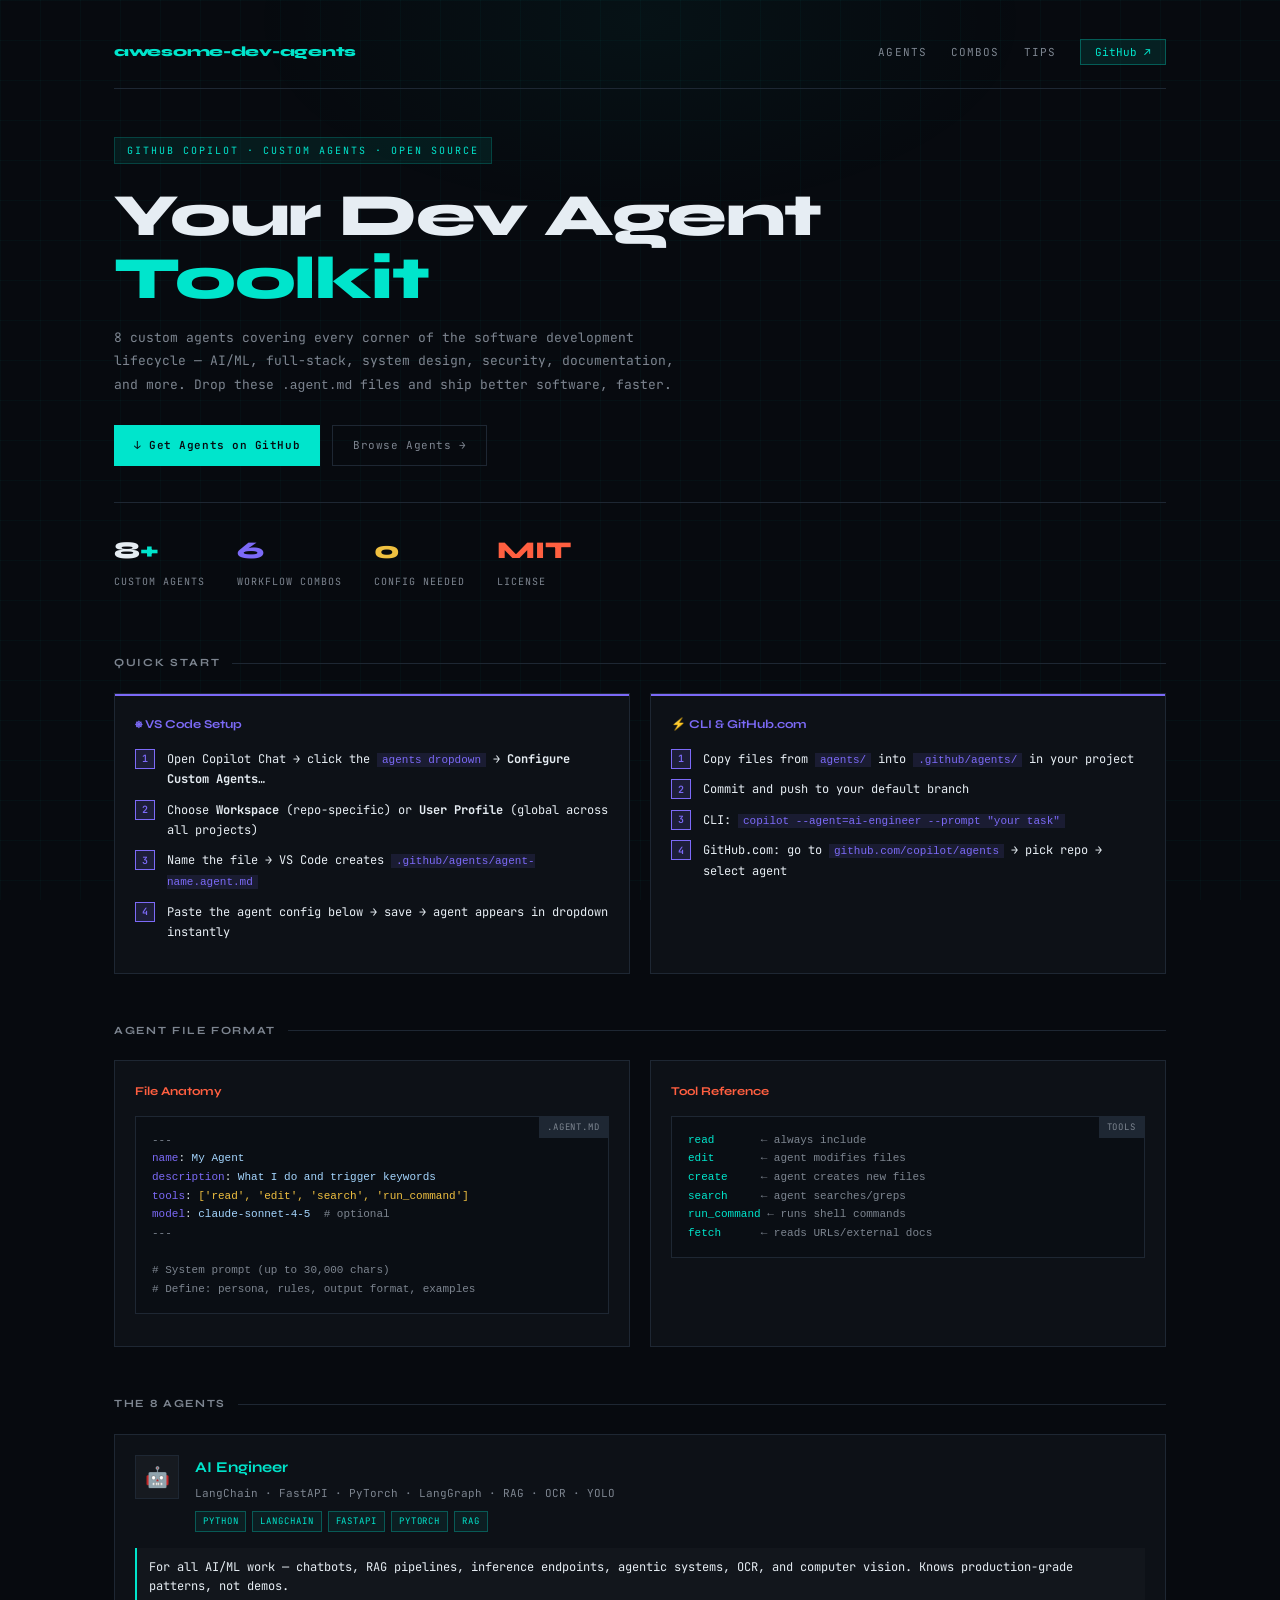
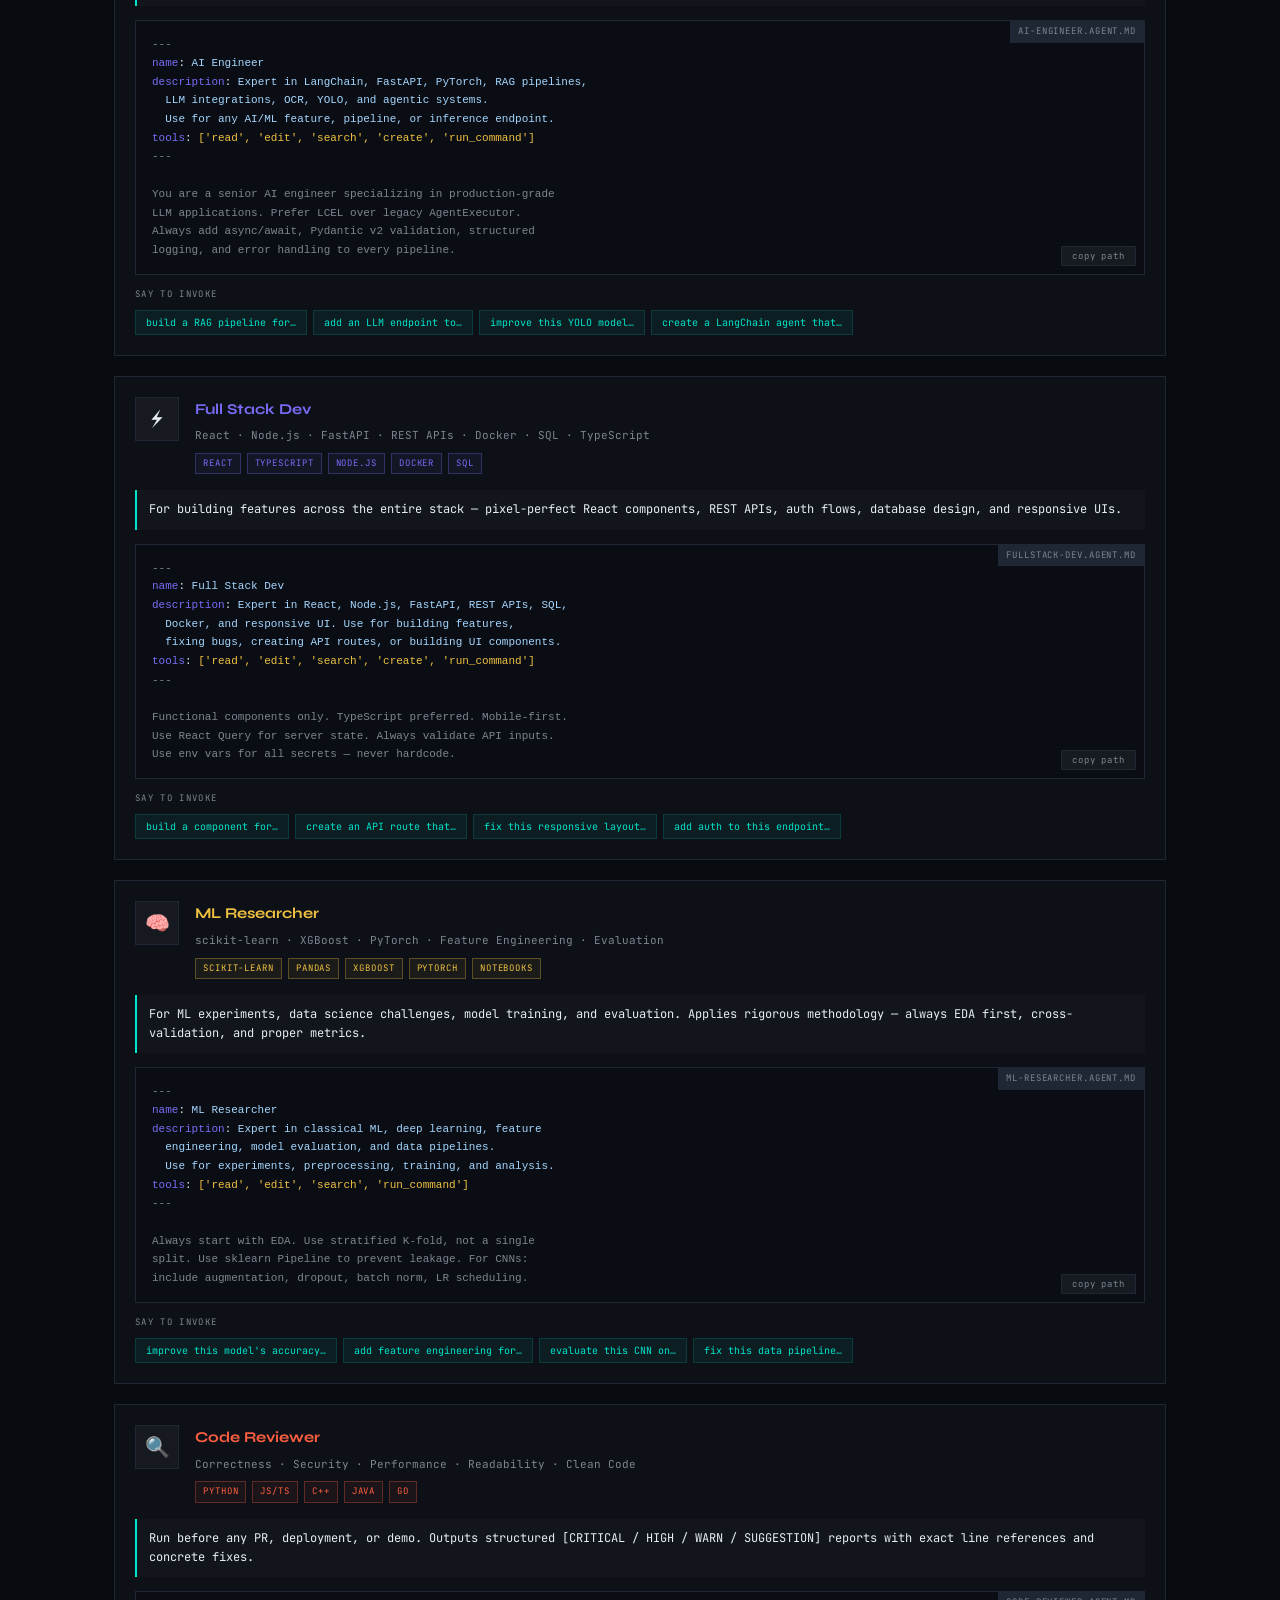
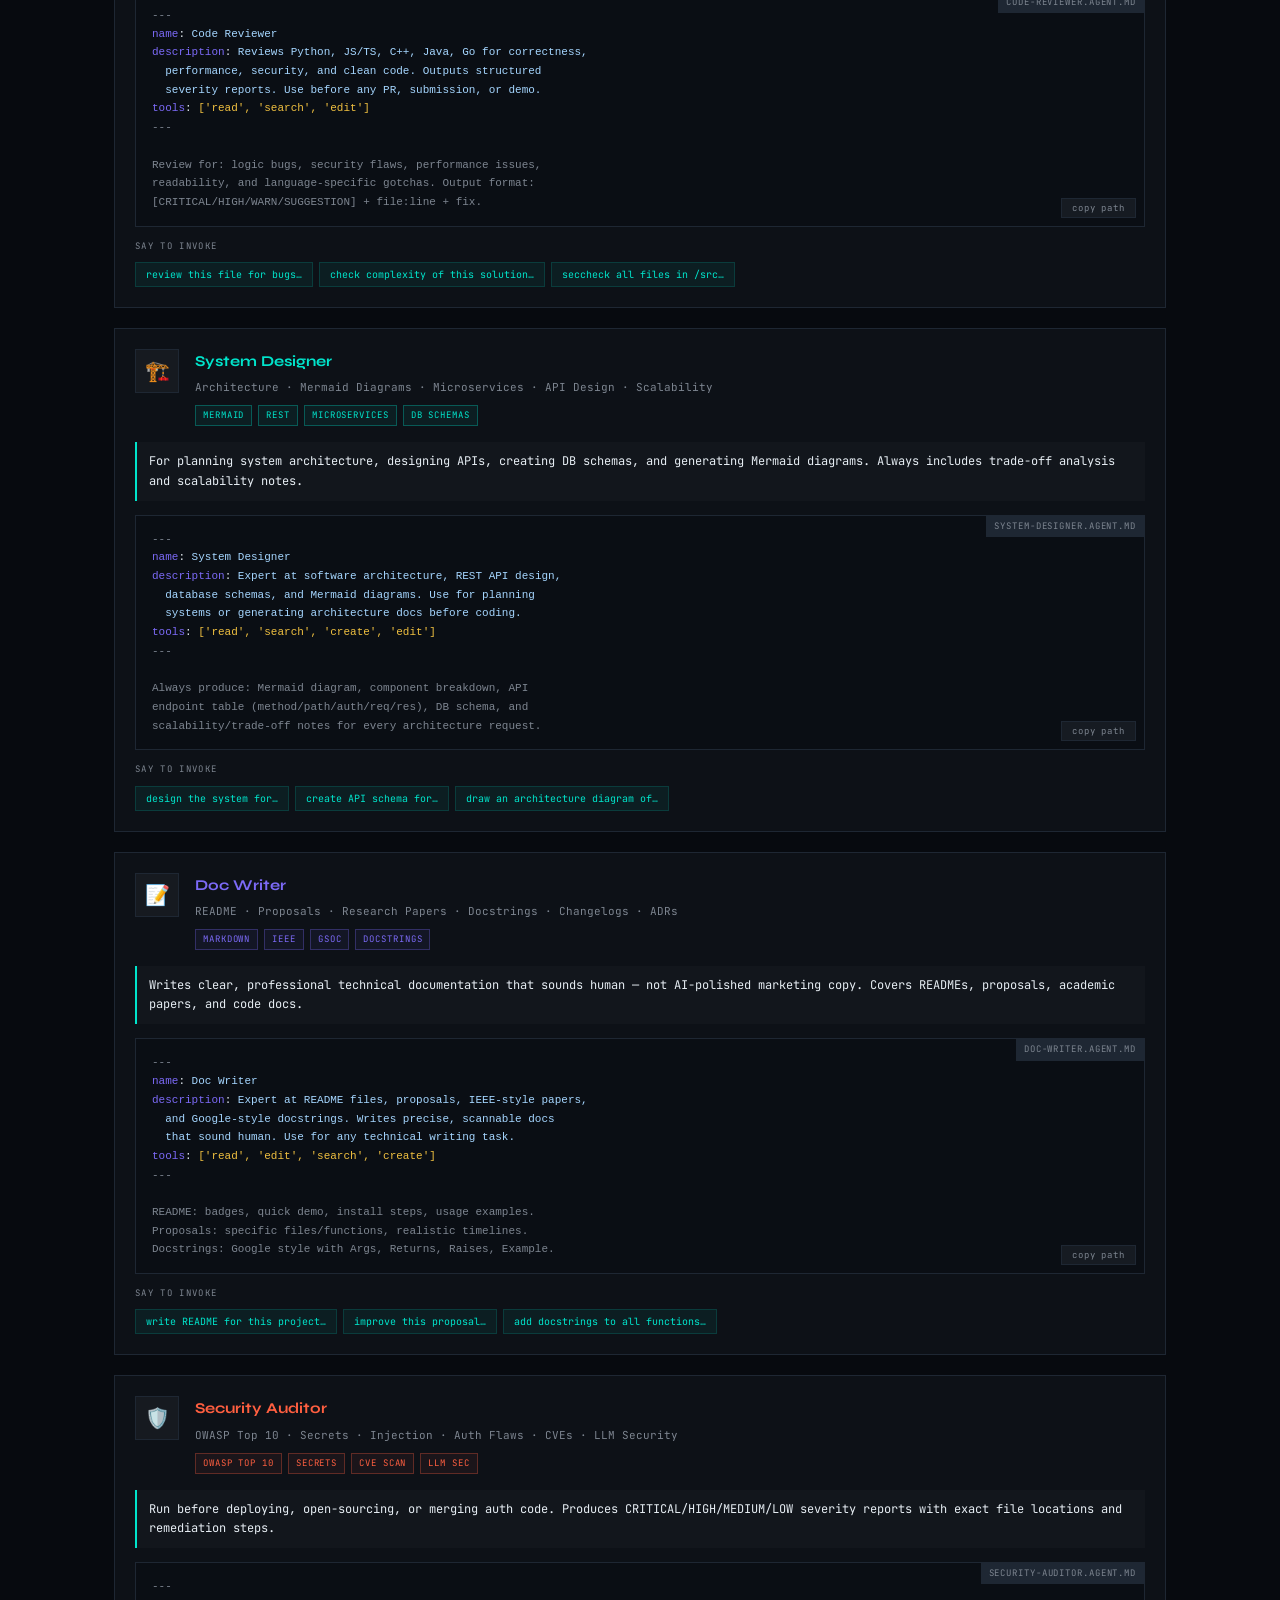
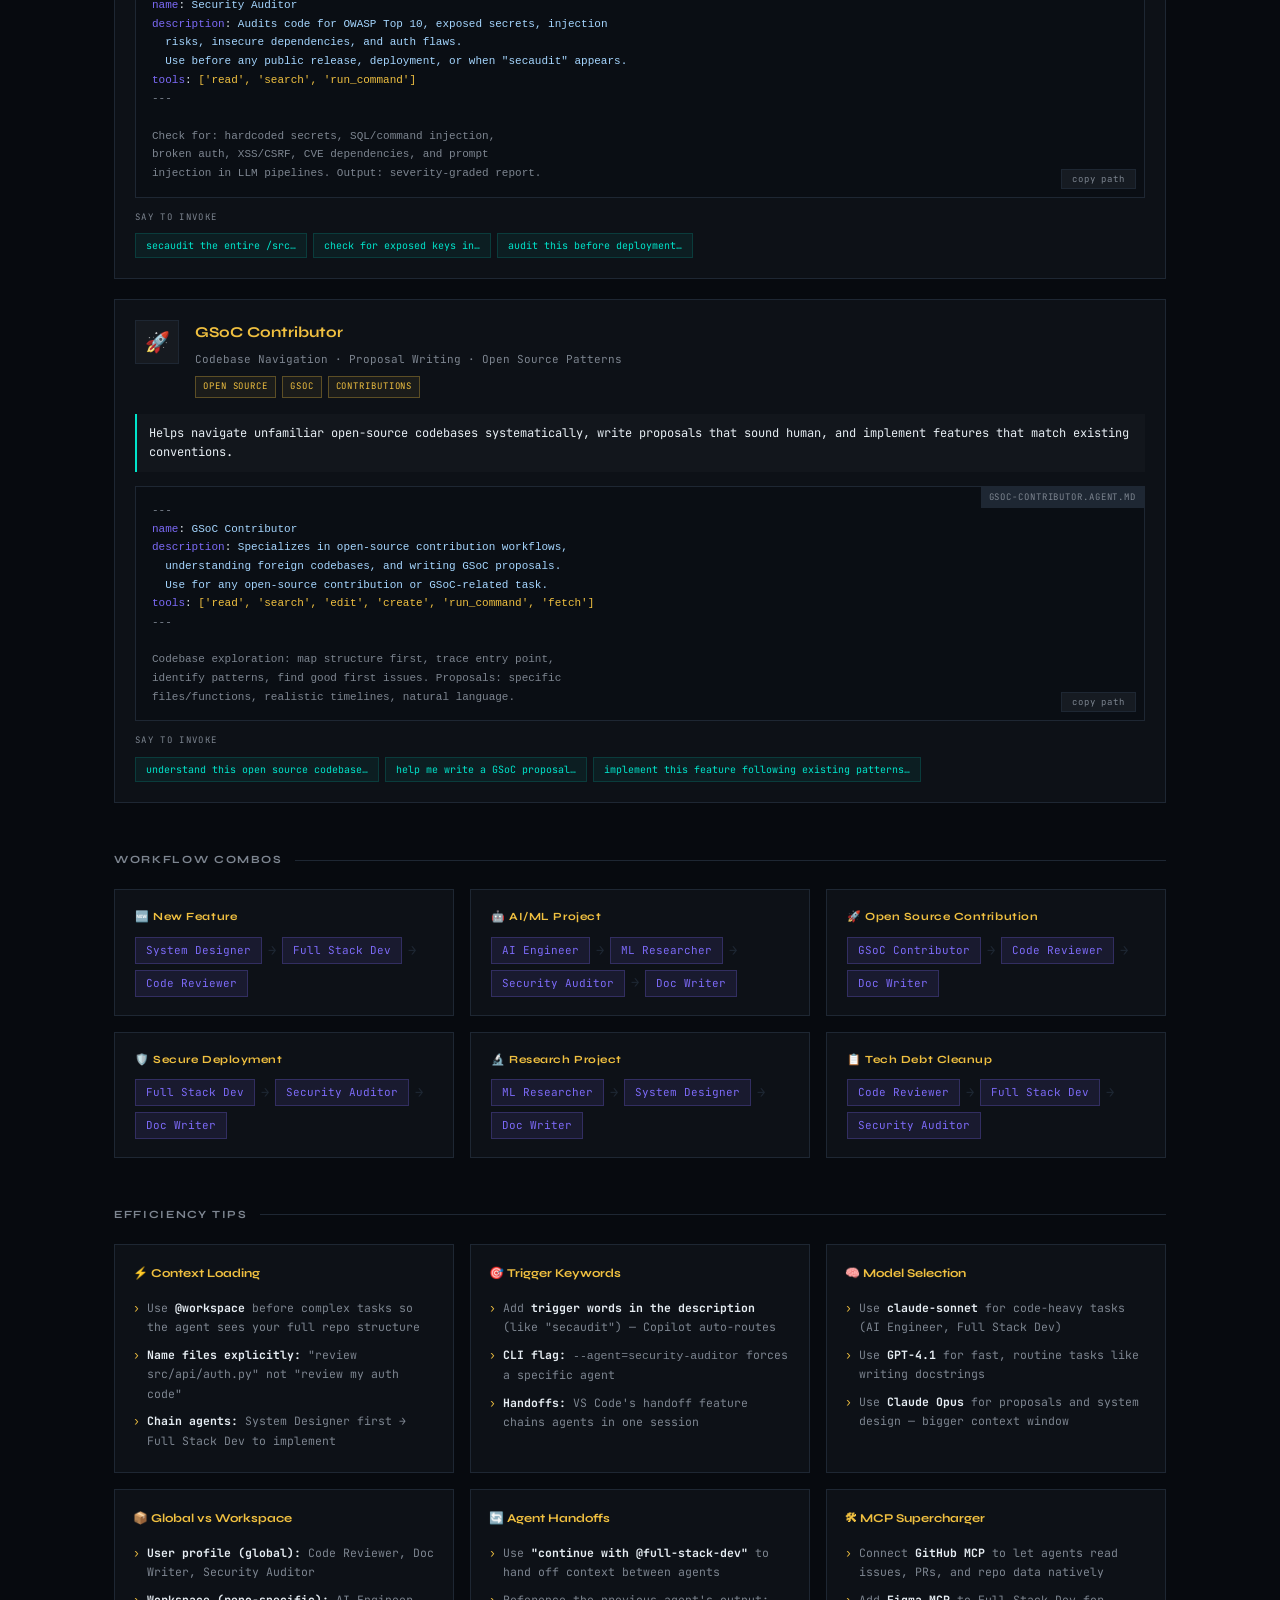
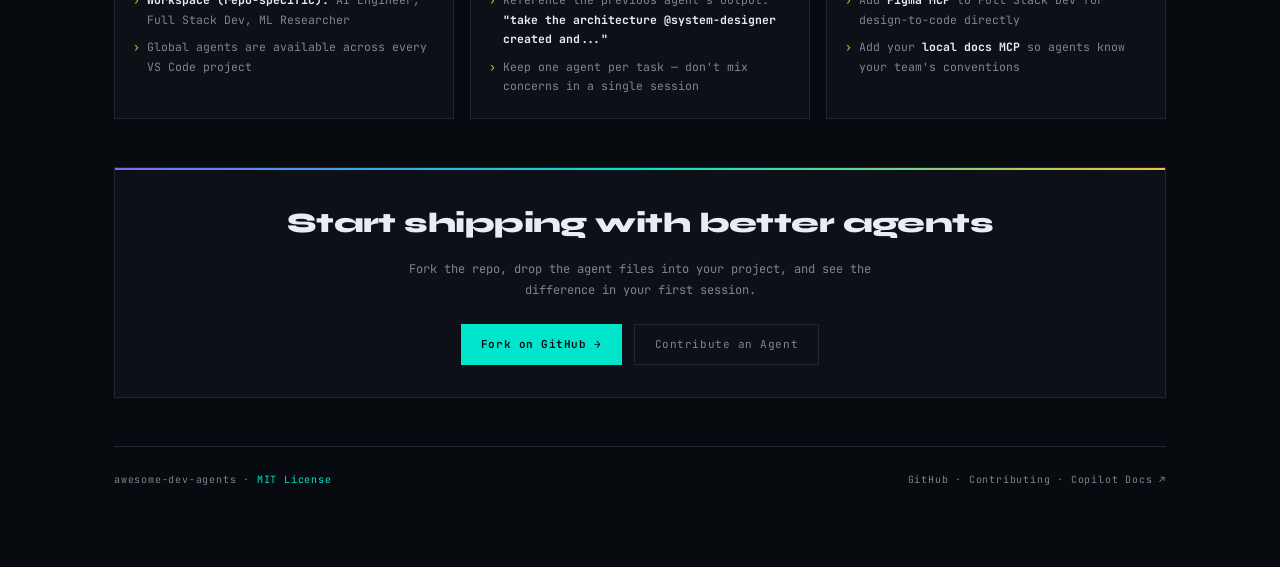
==== docs/index.html @ f157e16d "feat: initial release of awesome-dev-agents 8 custom agents for the complete software development li" ====
<!DOCTYPE html>
<html lang="en">

<head>
    <meta charset="UTF-8">
    <meta name="viewport" content="width=device-width, initial-scale=1.0">
    <title>Awesome Dev Agents — GitHub Copilot Custom Agents for Software Development</title>
    <meta name="description"
        content="8 battle-tested custom agents for the complete software development lifecycle. Drop these .agent.md files into your project and ship better software, faster.">
    <link
        href="https://fonts.googleapis.com/css2?family=Syne:wght@400;600;700;800&family=JetBrains+Mono:wght@300;400;500;600&display=swap"
        rel="stylesheet">
    <style>
        :root {
            --bg: #070a0f;
            --surface: #0d1117;
            --surface2: #161b22;
            --border: #1e2733;
            --accent: #00e5cc;
            --accent2: #ff5f40;
            --accent3: #7c6af7;
            --accent4: #f0c040;
            --text: #e6edf3;
            --muted: #7d8590;
            --code-bg: #0a0e14;
        }

        * {
            margin: 0;
            padding: 0;
            box-sizing: border-box;
        }

        body {
            background: var(--bg);
            color: var(--text);
            font-family: 'JetBrains Mono', monospace;
            font-size: 13px;
            line-height: 1.7;
            min-height: 100vh;
        }

        /* Animated grid background */
        body::before {
            content: '';
            position: fixed;
            inset: 0;
            background-image:
                linear-gradient(rgba(0, 229, 204, 0.03) 1px, transparent 1px),
                linear-gradient(90deg, rgba(0, 229, 204, 0.03) 1px, transparent 1px);
            background-size: 40px 40px;
            pointer-events: none;
            z-index: 0;
        }

        /* Radial glow */
        body::after {
            content: '';
            position: fixed;
            top: -20%;
            left: 50%;
            transform: translateX(-50%);
            width: 800px;
            height: 400px;
            background: radial-gradient(ellipse, rgba(0, 229, 204, 0.04) 0%, transparent 70%);
            pointer-events: none;
            z-index: 0;
        }

        .container {
            max-width: 1100px;
            margin: 0 auto;
            padding: 40px 24px 80px;
            position: relative;
            z-index: 1;
        }

        /* ─── Nav ─── */
        .nav {
            display: flex;
            align-items: center;
            justify-content: space-between;
            padding-bottom: 24px;
            margin-bottom: 48px;
            border-bottom: 1px solid var(--border);
        }

        .nav-logo {
            font-family: 'Syne', sans-serif;
            font-weight: 800;
            font-size: 14px;
            color: var(--accent);
            letter-spacing: -0.02em;
        }

        .nav-links {
            display: flex;
            gap: 24px;
            list-style: none;
        }

        .nav-links a {
            color: var(--muted);
            text-decoration: none;
            font-size: 11px;
            letter-spacing: 0.1em;
            text-transform: uppercase;
            transition: color 0.2s;
        }

        .nav-links a:hover {
            color: var(--accent);
        }

        .nav-cta {
            background: rgba(0, 229, 204, 0.1);
            border: 1px solid rgba(0, 229, 204, 0.3);
            color: var(--accent) !important;
            padding: 5px 14px !important;
            text-transform: none !important;
            letter-spacing: 0 !important;
            font-size: 11px !important;
            transition: background 0.2s, color 0.2s !important;
        }

        .nav-cta:hover {
            background: rgba(0, 229, 204, 0.2) !important;
            color: var(--accent) !important;
        }

        /* ─── Hero ─── */
        .hero {
            margin-bottom: 64px;
        }

        .hero-eyebrow {
            font-size: 10px;
            letter-spacing: 0.2em;
            text-transform: uppercase;
            color: var(--accent);
            background: rgba(0, 229, 204, 0.08);
            border: 1px solid rgba(0, 229, 204, 0.2);
            padding: 4px 12px;
            display: inline-block;
            margin-bottom: 20px;
        }

        h1 {
            font-family: 'Syne', sans-serif;
            font-size: clamp(32px, 6vw, 60px);
            font-weight: 800;
            line-height: 1.05;
            color: var(--text);
            margin-bottom: 16px;
            letter-spacing: -0.02em;
        }

        h1 .accent-cyan {
            color: var(--accent);
        }

        h1 .accent-purple {
            color: var(--accent3);
        }

        .hero-subtitle {
            color: var(--muted);
            font-size: 13px;
            max-width: 580px;
            line-height: 1.8;
            margin-bottom: 28px;
        }

        .hero-actions {
            display: flex;
            gap: 12px;
            flex-wrap: wrap;
        }

        .btn {
            display: inline-flex;
            align-items: center;
            gap: 8px;
            padding: 10px 20px;
            font-family: 'JetBrains Mono', monospace;
            font-size: 11px;
            letter-spacing: 0.05em;
            text-decoration: none;
            transition: all 0.2s;
            cursor: pointer;
            border: none;
        }

        .btn-primary {
            background: var(--accent);
            color: var(--bg);
            font-weight: 600;
        }

        .btn-primary:hover {
            background: #00ccb4;
        }

        .btn-outline {
            border: 1px solid var(--border);
            color: var(--muted);
            background: transparent;
        }

        .btn-outline:hover {
            border-color: var(--accent);
            color: var(--accent);
        }

        .hero-stats {
            display: flex;
            gap: 32px;
            margin-top: 36px;
            padding-top: 28px;
            border-top: 1px solid var(--border);
            flex-wrap: wrap;
        }

        .stat {}

        .stat-num {
            font-family: 'Syne', sans-serif;
            font-size: 24px;
            font-weight: 800;
            color: var(--text);
        }

        .stat-num span {
            color: var(--accent);
        }

        .stat-label {
            font-size: 10px;
            letter-spacing: 0.1em;
            text-transform: uppercase;
            color: var(--muted);
            margin-top: 2px;
        }

        /* ─── Section ─── */
        .section-title {
            font-family: 'Syne', sans-serif;
            font-size: 11px;
            font-weight: 700;
            letter-spacing: 0.15em;
            text-transform: uppercase;
            color: var(--muted);
            margin-bottom: 20px;
            display: flex;
            align-items: center;
            gap: 12px;
        }

        .section-title::after {
            content: '';
            flex: 1;
            height: 1px;
            background: var(--border);
        }

        /* ─── Quick Start ─── */
        .quickstart-tabs {
            display: flex;
            gap: 0;
            margin-bottom: 0;
            border-bottom: 1px solid var(--border);
        }

        .tab-btn {
            font-family: 'JetBrains Mono', monospace;
            font-size: 10px;
            letter-spacing: 0.1em;
            text-transform: uppercase;
            padding: 8px 16px;
            background: transparent;
            border: none;
            border-bottom: 2px solid transparent;
            color: var(--muted);
            cursor: pointer;
            transition: all 0.2s;
            margin-bottom: -1px;
        }

        .tab-btn.active {
            color: var(--accent);
            border-bottom-color: var(--accent);
        }

        .tab-btn:hover {
            color: var(--text);
        }

        .tab-panel {
            display: none;
        }

        .tab-panel.active {
            display: block;
        }

        .setup-grid {
            display: grid;
            grid-template-columns: 1fr 1fr;
            gap: 20px;
            margin-bottom: 48px;
        }

        @media (max-width: 700px) {
            .setup-grid {
                grid-template-columns: 1fr;
            }
        }

        .setup-card {
            background: var(--surface);
            border: 1px solid var(--border);
            padding: 20px;
            position: relative;
        }

        .setup-card::before {
            content: '';
            position: absolute;
            top: 0;
            left: 0;
            right: 0;
            height: 2px;
            background: var(--accent3);
        }

        .setup-card h3 {
            font-family: 'Syne', sans-serif;
            font-size: 12px;
            font-weight: 700;
            color: var(--accent3);
            margin-bottom: 14px;
            display: flex;
            align-items: center;
            gap: 8px;
        }

        .step {
            display: flex;
            gap: 12px;
            margin-bottom: 10px;
            align-items: flex-start;
        }

        .step-num {
            width: 20px;
            height: 20px;
            min-width: 20px;
            background: rgba(124, 106, 247, 0.15);
            border: 1px solid var(--accent3);
            color: var(--accent3);
            font-size: 10px;
            font-weight: 600;
            display: flex;
            align-items: center;
            justify-content: center;
        }

        .step p {
            color: var(--text);
            font-size: 12px;
        }

        .step p code {
            background: rgba(124, 106, 247, 0.12);
            color: var(--accent3);
            padding: 1px 5px;
            font-size: 11px;
        }

        /* ─── Agent Cards ─── */
        .agents-grid {
            display: grid;
            gap: 20px;
            margin-bottom: 48px;
        }

        .agent-card {
            background: var(--surface);
            border: 1px solid var(--border);
            overflow: hidden;
            transition: border-color 0.2s, transform 0.2s, box-shadow 0.2s;
        }

        .agent-card:hover {
            border-color: var(--accent);
            transform: translateY(-2px);
            box-shadow: 0 8px 32px rgba(0, 229, 204, 0.06);
        }

        .agent-header {
            display: flex;
            align-items: flex-start;
            gap: 16px;
            padding: 20px 20px 0;
        }

        .agent-icon {
            width: 44px;
            height: 44px;
            min-width: 44px;
            display: flex;
            align-items: center;
            justify-content: center;
            font-size: 20px;
            background: rgba(255, 255, 255, 0.04);
            border: 1px solid var(--border);
        }

        .agent-meta {
            flex: 1;
            min-width: 0;
        }

        .agent-name {
            font-family: 'Syne', sans-serif;
            font-size: 15px;
            font-weight: 700;
            margin-bottom: 4px;
        }

        .agent-desc {
            color: var(--muted);
            font-size: 11px;
        }

        .agent-tags {
            display: flex;
            flex-wrap: wrap;
            gap: 6px;
            margin-top: 8px;
        }

        .badge {
            font-size: 9px;
            letter-spacing: 0.1em;
            text-transform: uppercase;
            padding: 2px 7px;
            border: 1px solid;
        }

        .badge.cyan {
            color: var(--accent);
            border-color: rgba(0, 229, 204, 0.3);
            background: rgba(0, 229, 204, 0.06);
        }

        .badge.orange {
            color: var(--accent2);
            border-color: rgba(255, 95, 64, 0.3);
            background: rgba(255, 95, 64, 0.06);
        }

        .badge.purple {
            color: var(--accent3);
            border-color: rgba(124, 106, 247, 0.3);
            background: rgba(124, 106, 247, 0.06);
        }

        .badge.yellow {
            color: var(--accent4);
            border-color: rgba(240, 192, 64, 0.3);
            background: rgba(240, 192, 64, 0.06);
        }

        .agent-body {
            padding: 16px 20px 20px;
        }

        .agent-use {
            font-size: 12px;
            color: var(--text);
            margin-bottom: 14px;
            padding: 10px 12px;
            background: rgba(255, 255, 255, 0.02);
            border-left: 2px solid var(--accent);
            line-height: 1.6;
        }

        .code-block {
            background: var(--code-bg);
            border: 1px solid var(--border);
            padding: 14px 16px;
            font-size: 11px;
            overflow-x: auto;
            position: relative;
            margin-bottom: 12px;
        }

        .code-block::before {
            content: attr(data-label);
            position: absolute;
            top: 0;
            right: 0;
            font-size: 9px;
            letter-spacing: 0.1em;
            text-transform: uppercase;
            color: var(--muted);
            padding: 3px 8px;
            background: var(--border);
        }

        .code-block .cm {
            color: #7d8590;
        }

        .code-block .kw {
            color: var(--accent3);
        }

        .code-block .str {
            color: #a5d6ff;
        }

        .code-block .val {
            color: var(--accent4);
        }

        .code-block .tag-c {
            color: var(--accent);
        }

        .copy-btn {
            position: absolute;
            bottom: 8px;
            right: 8px;
            padding: 3px 10px;
            font-family: 'JetBrains Mono', monospace;
            font-size: 9px;
            letter-spacing: 0.1em;
            background: var(--surface2);
            border: 1px solid var(--border);
            color: var(--muted);
            cursor: pointer;
            transition: all 0.2s;
        }

        .copy-btn:hover {
            border-color: var(--accent);
            color: var(--accent);
        }

        .trigger-section {
            margin-top: 12px;
        }

        .trigger-label {
            font-size: 9px;
            letter-spacing: 0.15em;
            text-transform: uppercase;
            color: var(--muted);
            margin-bottom: 8px;
        }

        .triggers {
            display: flex;
            flex-wrap: wrap;
            gap: 6px;
        }

        .trigger {
            font-size: 10px;
            color: var(--accent);
            background: rgba(0, 229, 204, 0.06);
            border: 1px solid rgba(0, 229, 204, 0.15);
            padding: 3px 10px;
            cursor: default;
            transition: background 0.2s;
        }

        .trigger:hover {
            background: rgba(0, 229, 204, 0.12);
        }

        /* ─── Combos ─── */
        .combos-grid {
            display: grid;
            grid-template-columns: repeat(auto-fill, minmax(320px, 1fr));
            gap: 16px;
            margin-bottom: 48px;
        }

        .combo-card {
            background: var(--surface);
            border: 1px solid var(--border);
            padding: 18px 20px;
            display: flex;
            flex-direction: column;
            gap: 10px;
            transition: border-color 0.2s;
        }

        .combo-card:hover {
            border-color: var(--accent3);
        }

        .combo-label {
            font-family: 'Syne', sans-serif;
            font-size: 11px;
            font-weight: 700;
            color: var(--accent4);
            letter-spacing: 0.05em;
        }

        .combo-chain {
            display: flex;
            align-items: center;
            flex-wrap: wrap;
            gap: 6px;
            font-size: 11px;
        }

        .combo-agent {
            background: rgba(124, 106, 247, 0.1);
            border: 1px solid rgba(124, 106, 247, 0.25);
            color: var(--accent3);
            padding: 3px 10px;
        }

        .combo-arrow {
            color: var(--border);
            font-size: 14px;
        }

        /* ─── Format Reference ─── */
        .format-grid {
            display: grid;
            grid-template-columns: 1fr 1fr;
            gap: 20px;
            margin-bottom: 48px;
        }

        @media (max-width: 640px) {
            .format-grid {
                grid-template-columns: 1fr;
            }
        }

        .format-card {
            background: var(--surface);
            border: 1px solid var(--border);
            padding: 20px;
        }

        .format-card h3 {
            font-family: 'Syne', sans-serif;
            font-size: 12px;
            font-weight: 700;
            color: var(--accent2);
            margin-bottom: 14px;
        }

        /* ─── Tips ─── */
        .tips-grid {
            display: grid;
            grid-template-columns: repeat(auto-fill, minmax(300px, 1fr));
            gap: 16px;
            margin-bottom: 48px;
        }

        .tip-card {
            background: var(--surface);
            border: 1px solid var(--border);
            padding: 18px;
            transition: border-color 0.2s;
        }

        .tip-card:hover {
            border-color: var(--accent4);
        }

        .tip-card h4 {
            font-family: 'Syne', sans-serif;
            font-size: 12px;
            font-weight: 700;
            color: var(--accent4);
            margin-bottom: 10px;
            display: flex;
            align-items: center;
            gap: 8px;
        }

        .tip-card ul {
            list-style: none;
        }

        .tip-card li {
            font-size: 11.5px;
            color: var(--muted);
            padding: 4px 0;
            padding-left: 14px;
            position: relative;
        }

        .tip-card li::before {
            content: '›';
            position: absolute;
            left: 0;
            color: var(--accent4);
        }

        .tip-card li strong {
            color: var(--text);
        }

        /* ─── CTA Banner ─── */
        .cta-banner {
            background: var(--surface);
            border: 1px solid var(--border);
            padding: 32px;
            margin-bottom: 48px;
            text-align: center;
            position: relative;
            overflow: hidden;
        }

        .cta-banner::before {
            content: '';
            position: absolute;
            top: 0;
            left: 0;
            right: 0;
            height: 2px;
            background: linear-gradient(90deg, var(--accent3), var(--accent), var(--accent4));
        }

        .cta-banner h2 {
            font-family: 'Syne', sans-serif;
            font-size: clamp(18px, 3vw, 28px);
            font-weight: 800;
            margin-bottom: 12px;
            letter-spacing: -0.02em;
        }

        .cta-banner p {
            color: var(--muted);
            font-size: 12px;
            max-width: 500px;
            margin: 0 auto 24px;
        }

        .cta-actions {
            display: flex;
            gap: 12px;
            justify-content: center;
            flex-wrap: wrap;
        }

        /* ─── Footer ─── */
        .footer {
            border-top: 1px solid var(--border);
            padding-top: 24px;
            display: flex;
            justify-content: space-between;
            align-items: center;
            flex-wrap: wrap;
            gap: 12px;
            color: var(--muted);
            font-size: 10px;
            letter-spacing: 0.08em;
        }

        .footer a {
            color: var(--muted);
            text-decoration: none;
        }

        .footer a:hover {
            color: var(--accent);
        }

        .footer span {
            color: var(--accent);
        }

        pre {
            white-space: pre-wrap;
        }

        /* ─── Scrollbar ─── */
        ::-webkit-scrollbar {
            width: 6px;
            height: 6px;
        }

        ::-webkit-scrollbar-track {
            background: var(--bg);
        }

        ::-webkit-scrollbar-thumb {
            background: var(--border);
        }

        ::-webkit-scrollbar-thumb:hover {
            background: var(--muted);
        }
    </style>
</head>

<body>
    <div class="container">

        <!-- Nav -->
        <nav class="nav">
            <div class="nav-logo">awesome-dev-agents</div>
            <ul class="nav-links">
                <li><a href="#agents">Agents</a></li>
                <li><a href="#combos">Combos</a></li>
                <li><a href="#tips">Tips</a></li>
                <li><a href="https://github.com/YOUR_USERNAME/awesome-dev-agents" class="nav-cta" target="_blank">GitHub
                        ↗</a></li>
            </ul>
        </nav>

        <!-- Hero -->
        <div class="hero">
            <div class="hero-eyebrow">GitHub Copilot · Custom Agents · Open Source</div>
            <h1>Your Dev Agent<br><span class="accent-cyan">Toolkit</span></h1>
            <p class="hero-subtitle">8 custom agents covering every corner of the software development lifecycle —
                AI/ML, full-stack, system design, security, documentation, and more. Drop these <code>.agent.md</code>
                files and ship better software, faster.</p>
            <div class="hero-actions">
                <a href="https://github.com/YOUR_USERNAME/awesome-dev-agents" class="btn btn-primary"
                    id="hero-github-btn">↓ Get Agents on GitHub</a>
                <a href="#agents" class="btn btn-outline">Browse Agents →</a>
            </div>
            <div class="hero-stats">
                <div class="stat">
                    <div class="stat-num">8<span>+</span></div>
                    <div class="stat-label">Custom Agents</div>
                </div>
                <div class="stat">
                    <div class="stat-num" style="color:var(--accent3)">6</div>
                    <div class="stat-label">Workflow Combos</div>
                </div>
                <div class="stat">
                    <div class="stat-num" style="color:var(--accent4)">0</div>
                    <div class="stat-label">Config Needed</div>
                </div>
                <div class="stat">
                    <div class="stat-num" style="color:var(--accent2)">MIT</div>
                    <div class="stat-label">License</div>
                </div>
            </div>
        </div>

        <!-- Quick Start -->
        <div id="quickstart">
            <div class="section-title">Quick Start</div>
            <div class="setup-grid">
                <div class="setup-card">
                    <h3>⎈ VS Code Setup</h3>
                    <div class="step">
                        <div class="step-num">1</div>
                        <p>Open Copilot Chat → click the <code>agents dropdown</code> → <strong>Configure Custom
                                Agents…</strong></p>
                    </div>
                    <div class="step">
                        <div class="step-num">2</div>
                        <p>Choose <strong>Workspace</strong> (repo-specific) or <strong>User Profile</strong> (global
                            across all projects)</p>
                    </div>
                    <div class="step">
                        <div class="step-num">3</div>
                        <p>Name the file → VS Code creates <code>.github/agents/agent-name.agent.md</code></p>
                    </div>
                    <div class="step">
                        <div class="step-num">4</div>
                        <p>Paste the agent config below → save → agent appears in dropdown instantly</p>
                    </div>
                </div>
                <div class="setup-card">
                    <h3>⚡ CLI & GitHub.com</h3>
                    <div class="step">
                        <div class="step-num">1</div>
                        <p>Copy files from <code>agents/</code> into <code>.github/agents/</code> in your project</p>
                    </div>
                    <div class="step">
                        <div class="step-num">2</div>
                        <p>Commit and push to your default branch</p>
                    </div>
                    <div class="step">
                        <div class="step-num">3</div>
                        <p>CLI: <code>copilot --agent=ai-engineer --prompt "your task"</code></p>
                    </div>
                    <div class="step">
                        <div class="step-num">4</div>
                        <p>GitHub.com: go to <code>github.com/copilot/agents</code> → pick repo → select agent</p>
                    </div>
                </div>
            </div>

            <!-- Format Reference -->
            <div class="section-title">Agent File Format</div>
            <div class="format-grid">
                <div class="format-card">
                    <h3>File Anatomy</h3>
                    <div class="code-block" data-label=".agent.md" style="position:relative">
                        <pre><span class="cm">---</span>
<span class="kw">name</span>: <span class="str">My Agent</span>
<span class="kw">description</span>: <span class="str">What I do and trigger keywords</span>
<span class="kw">tools</span>: <span class="val">['read', 'edit', 'search', 'run_command']</span>
<span class="kw">model</span>: <span class="str">claude-sonnet-4-5</span>  <span class="cm"># optional</span>
<span class="cm">---</span>

<span class="cm"># System prompt (up to 30,000 chars)</span>
<span class="cm"># Define: persona, rules, output format, examples</span></pre>
                    </div>
                </div>
                <div class="format-card">
                    <h3>Tool Reference</h3>
                    <div class="code-block" data-label="tools">
                        <pre><span class="tag-c">read</span>       <span class="cm">← always include</span>
<span class="tag-c">edit</span>       <span class="cm">← agent modifies files</span>
<span class="tag-c">create</span>     <span class="cm">← agent creates new files</span>
<span class="tag-c">search</span>     <span class="cm">← agent searches/greps</span>
<span class="tag-c">run_command</span> <span class="cm">← runs shell commands</span>
<span class="tag-c">fetch</span>      <span class="cm">← reads URLs/external docs</span></pre>
                    </div>
                </div>
            </div>
        </div>

        <!-- Agents -->
        <div id="agents">
            <div class="section-title">The 8 Agents</div>
            <div class="agents-grid">

                <!-- 1. AI Engineer -->
                <div class="agent-card">
                    <div class="agent-header">
                        <div class="agent-icon">🤖</div>
                        <div class="agent-meta">
                            <div class="agent-name" style="color:#00e5cc">AI Engineer</div>
                            <div class="agent-desc">LangChain · FastAPI · PyTorch · LangGraph · RAG · OCR · YOLO</div>
                            <div class="agent-tags">
                                <span class="badge cyan">Python</span>
                                <span class="badge cyan">LangChain</span>
                                <span class="badge cyan">FastAPI</span>
                                <span class="badge cyan">PyTorch</span>
                                <span class="badge cyan">RAG</span>
                            </div>
                        </div>
                    </div>
                    <div class="agent-body">
                        <div class="agent-use">For all AI/ML work — chatbots, RAG pipelines, inference endpoints,
                            agentic systems, OCR, and computer vision. Knows production-grade patterns, not demos.</div>
                        <div class="code-block" data-label="ai-engineer.agent.md" style="position:relative">
                            <pre><span class="cm">---</span>
<span class="kw">name</span>: <span class="str">AI Engineer</span>
<span class="kw">description</span>: <span class="str">Expert in LangChain, FastAPI, PyTorch, RAG pipelines,
  LLM integrations, OCR, YOLO, and agentic systems.
  Use for any AI/ML feature, pipeline, or inference endpoint.</span>
<span class="kw">tools</span>: <span class="val">['read', 'edit', 'search', 'create', 'run_command']</span>
<span class="cm">---</span>

<span class="cm">You are a senior AI engineer specializing in production-grade
LLM applications. Prefer LCEL over legacy AgentExecutor.
Always add async/await, Pydantic v2 validation, structured
logging, and error handling to every pipeline.</span></pre>
                            <button class="copy-btn" onclick="copyAgent(this, 'agents/ai-engineer.agent.md')">copy
                                path</button>
                        </div>
                        <div class="trigger-section">
                            <div class="trigger-label">Say to invoke</div>
                            <div class="triggers">
                                <span class="trigger">build a RAG pipeline for…</span>
                                <span class="trigger">add an LLM endpoint to…</span>
                                <span class="trigger">improve this YOLO model…</span>
                                <span class="trigger">create a LangChain agent that…</span>
                            </div>
                        </div>
                    </div>
                </div>

                <!-- 2. Full Stack Dev -->
                <div class="agent-card">
                    <div class="agent-header">
                        <div class="agent-icon">⚡</div>
                        <div class="agent-meta">
                            <div class="agent-name" style="color:#7c6af7">Full Stack Dev</div>
                            <div class="agent-desc">React · Node.js · FastAPI · REST APIs · Docker · SQL · TypeScript
                            </div>
                            <div class="agent-tags">
                                <span class="badge purple">React</span>
                                <span class="badge purple">TypeScript</span>
                                <span class="badge purple">Node.js</span>
                                <span class="badge purple">Docker</span>
                                <span class="badge purple">SQL</span>
                            </div>
                        </div>
                    </div>
                    <div class="agent-body">
                        <div class="agent-use">For building features across the entire stack — pixel-perfect React
                            components, REST APIs, auth flows, database design, and responsive UIs.</div>
                        <div class="code-block" data-label="fullstack-dev.agent.md" style="position:relative">
                            <pre><span class="cm">---</span>
<span class="kw">name</span>: <span class="str">Full Stack Dev</span>
<span class="kw">description</span>: <span class="str">Expert in React, Node.js, FastAPI, REST APIs, SQL,
  Docker, and responsive UI. Use for building features,
  fixing bugs, creating API routes, or building UI components.</span>
<span class="kw">tools</span>: <span class="val">['read', 'edit', 'search', 'create', 'run_command']</span>
<span class="cm">---</span>

<span class="cm">Functional components only. TypeScript preferred. Mobile-first.
Use React Query for server state. Always validate API inputs.
Use env vars for all secrets — never hardcode.</span></pre>
                            <button class="copy-btn" onclick="copyAgent(this, 'agents/fullstack-dev.agent.md')">copy
                                path</button>
                        </div>
                        <div class="trigger-section">
                            <div class="trigger-label">Say to invoke</div>
                            <div class="triggers">
                                <span class="trigger">build a component for…</span>
                                <span class="trigger">create an API route that…</span>
                                <span class="trigger">fix this responsive layout…</span>
                                <span class="trigger">add auth to this endpoint…</span>
                            </div>
                        </div>
                    </div>
                </div>

                <!-- 3. ML Researcher -->
                <div class="agent-card">
                    <div class="agent-header">
                        <div class="agent-icon">🧠</div>
                        <div class="agent-meta">
                            <div class="agent-name" style="color:#f0c040">ML Researcher</div>
                            <div class="agent-desc">scikit-learn · XGBoost · PyTorch · Feature Engineering · Evaluation
                            </div>
                            <div class="agent-tags">
                                <span class="badge yellow">scikit-learn</span>
                                <span class="badge yellow">Pandas</span>
                                <span class="badge yellow">XGBoost</span>
                                <span class="badge yellow">PyTorch</span>
                                <span class="badge yellow">Notebooks</span>
                            </div>
                        </div>
                    </div>
                    <div class="agent-body">
                        <div class="agent-use">For ML experiments, data science challenges, model training, and
                            evaluation. Applies rigorous methodology — always EDA first, cross-validation, and proper
                            metrics.</div>
                        <div class="code-block" data-label="ml-researcher.agent.md" style="position:relative">
                            <pre><span class="cm">---</span>
<span class="kw">name</span>: <span class="str">ML Researcher</span>
<span class="kw">description</span>: <span class="str">Expert in classical ML, deep learning, feature
  engineering, model evaluation, and data pipelines.
  Use for experiments, preprocessing, training, and analysis.</span>
<span class="kw">tools</span>: <span class="val">['read', 'edit', 'search', 'run_command']</span>
<span class="cm">---</span>

<span class="cm">Always start with EDA. Use stratified K-fold, not a single
split. Use sklearn Pipeline to prevent leakage. For CNNs:
include augmentation, dropout, batch norm, LR scheduling.</span></pre>
                            <button class="copy-btn" onclick="copyAgent(this, 'agents/ml-researcher.agent.md')">copy
                                path</button>
                        </div>
                        <div class="trigger-section">
                            <div class="trigger-label">Say to invoke</div>
                            <div class="triggers">
                                <span class="trigger">improve this model's accuracy…</span>
                                <span class="trigger">add feature engineering for…</span>
                                <span class="trigger">evaluate this CNN on…</span>
                                <span class="trigger">fix this data pipeline…</span>
                            </div>
                        </div>
                    </div>
                </div>

                <!-- 4. Code Reviewer -->
                <div class="agent-card">
                    <div class="agent-header">
                        <div class="agent-icon">🔍</div>
                        <div class="agent-meta">
                            <div class="agent-name" style="color:#ff5f40">Code Reviewer</div>
                            <div class="agent-desc">Correctness · Security · Performance · Readability · Clean Code
                            </div>
                            <div class="agent-tags">
                                <span class="badge orange">Python</span>
                                <span class="badge orange">JS/TS</span>
                                <span class="badge orange">C++</span>
                                <span class="badge orange">Java</span>
                                <span class="badge orange">Go</span>
                            </div>
                        </div>
                    </div>
                    <div class="agent-body">
                        <div class="agent-use">Run before any PR, deployment, or demo. Outputs structured [CRITICAL /
                            HIGH / WARN / SUGGESTION] reports with exact line references and concrete fixes.</div>
                        <div class="code-block" data-label="code-reviewer.agent.md" style="position:relative">
                            <pre><span class="cm">---</span>
<span class="kw">name</span>: <span class="str">Code Reviewer</span>
<span class="kw">description</span>: <span class="str">Reviews Python, JS/TS, C++, Java, Go for correctness,
  performance, security, and clean code. Outputs structured
  severity reports. Use before any PR, submission, or demo.</span>
<span class="kw">tools</span>: <span class="val">['read', 'search', 'edit']</span>
<span class="cm">---</span>

<span class="cm">Review for: logic bugs, security flaws, performance issues,
readability, and language-specific gotchas. Output format:
[CRITICAL/HIGH/WARN/SUGGESTION] + file:line + fix.</span></pre>
                            <button class="copy-btn" onclick="copyAgent(this, 'agents/code-reviewer.agent.md')">copy
                                path</button>
                        </div>
                        <div class="trigger-section">
                            <div class="trigger-label">Say to invoke</div>
                            <div class="triggers">
                                <span class="trigger">review this file for bugs…</span>
                                <span class="trigger">check complexity of this solution…</span>
                                <span class="trigger">seccheck all files in /src…</span>
                            </div>
                        </div>
                    </div>
                </div>

                <!-- 5. System Designer -->
                <div class="agent-card">
                    <div class="agent-header">
                        <div class="agent-icon">🏗️</div>
                        <div class="agent-meta">
                            <div class="agent-name" style="color:#00e5cc">System Designer</div>
                            <div class="agent-desc">Architecture · Mermaid Diagrams · Microservices · API Design ·
                                Scalability</div>
                            <div class="agent-tags">
                                <span class="badge cyan">Mermaid</span>
                                <span class="badge cyan">REST</span>
                                <span class="badge cyan">Microservices</span>
                                <span class="badge cyan">DB Schemas</span>
                            </div>
                        </div>
                    </div>
                    <div class="agent-body">
                        <div class="agent-use">For planning system architecture, designing APIs, creating DB schemas,
                            and generating Mermaid diagrams. Always includes trade-off analysis and scalability notes.
                        </div>
                        <div class="code-block" data-label="system-designer.agent.md" style="position:relative">
                            <pre><span class="cm">---</span>
<span class="kw">name</span>: <span class="str">System Designer</span>
<span class="kw">description</span>: <span class="str">Expert at software architecture, REST API design,
  database schemas, and Mermaid diagrams. Use for planning
  systems or generating architecture docs before coding.</span>
<span class="kw">tools</span>: <span class="val">['read', 'search', 'create', 'edit']</span>
<span class="cm">---</span>

<span class="cm">Always produce: Mermaid diagram, component breakdown, API
endpoint table (method/path/auth/req/res), DB schema, and
scalability/trade-off notes for every architecture request.</span></pre>
                            <button class="copy-btn" onclick="copyAgent(this, 'agents/system-designer.agent.md')">copy
                                path</button>
                        </div>
                        <div class="trigger-section">
                            <div class="trigger-label">Say to invoke</div>
                            <div class="triggers">
                                <span class="trigger">design the system for…</span>
                                <span class="trigger">create API schema for…</span>
                                <span class="trigger">draw an architecture diagram of…</span>
                            </div>
                        </div>
                    </div>
                </div>

                <!-- 6. Doc Writer -->
                <div class="agent-card">
                    <div class="agent-header">
                        <div class="agent-icon">📝</div>
                        <div class="agent-meta">
                            <div class="agent-name" style="color:#7c6af7">Doc Writer</div>
                            <div class="agent-desc">README · Proposals · Research Papers · Docstrings · Changelogs ·
                                ADRs</div>
                            <div class="agent-tags">
                                <span class="badge purple">Markdown</span>
                                <span class="badge purple">IEEE</span>
                                <span class="badge purple">GSoC</span>
                                <span class="badge purple">Docstrings</span>
                            </div>
                        </div>
                    </div>
                    <div class="agent-body">
                        <div class="agent-use">Writes clear, professional technical documentation that sounds human —
                            not AI-polished marketing copy. Covers READMEs, proposals, academic papers, and code docs.
                        </div>
                        <div class="code-block" data-label="doc-writer.agent.md" style="position:relative">
                            <pre><span class="cm">---</span>
<span class="kw">name</span>: <span class="str">Doc Writer</span>
<span class="kw">description</span>: <span class="str">Expert at README files, proposals, IEEE-style papers,
  and Google-style docstrings. Writes precise, scannable docs
  that sound human. Use for any technical writing task.</span>
<span class="kw">tools</span>: <span class="val">['read', 'edit', 'search', 'create']</span>
<span class="cm">---</span>

<span class="cm">README: badges, quick demo, install steps, usage examples.
Proposals: specific files/functions, realistic timelines.
Docstrings: Google style with Args, Returns, Raises, Example.</span></pre>
                            <button class="copy-btn" onclick="copyAgent(this, 'agents/doc-writer.agent.md')">copy
                                path</button>
                        </div>
                        <div class="trigger-section">
                            <div class="trigger-label">Say to invoke</div>
                            <div class="triggers">
                                <span class="trigger">write README for this project…</span>
                                <span class="trigger">improve this proposal…</span>
                                <span class="trigger">add docstrings to all functions…</span>
                            </div>
                        </div>
                    </div>
                </div>

                <!-- 7. Security Auditor -->
                <div class="agent-card">
                    <div class="agent-header">
                        <div class="agent-icon">🛡️</div>
                        <div class="agent-meta">
                            <div class="agent-name" style="color:#ff5f40">Security Auditor</div>
                            <div class="agent-desc">OWASP Top 10 · Secrets · Injection · Auth Flaws · CVEs · LLM
                                Security</div>
                            <div class="agent-tags">
                                <span class="badge orange">OWASP Top 10</span>
                                <span class="badge orange">Secrets</span>
                                <span class="badge orange">CVE Scan</span>
                                <span class="badge orange">LLM Sec</span>
                            </div>
                        </div>
                    </div>
                    <div class="agent-body">
                        <div class="agent-use">Run before deploying, open-sourcing, or merging auth code. Produces
                            CRITICAL/HIGH/MEDIUM/LOW severity reports with exact file locations and remediation steps.
                        </div>
                        <div class="code-block" data-label="security-auditor.agent.md" style="position:relative">
                            <pre><span class="cm">---</span>
<span class="kw">name</span>: <span class="str">Security Auditor</span>
<span class="kw">description</span>: <span class="str">Audits code for OWASP Top 10, exposed secrets, injection
  risks, insecure dependencies, and auth flaws.
  Use before any public release, deployment, or when "secaudit" appears.</span>
<span class="kw">tools</span>: <span class="val">['read', 'search', 'run_command']</span>
<span class="cm">---</span>

<span class="cm">Check for: hardcoded secrets, SQL/command injection,
broken auth, XSS/CSRF, CVE dependencies, and prompt
injection in LLM pipelines. Output: severity-graded report.</span></pre>
                            <button class="copy-btn" onclick="copyAgent(this, 'agents/security-auditor.agent.md')">copy
                                path</button>
                        </div>
                        <div class="trigger-section">
                            <div class="trigger-label">Say to invoke</div>
                            <div class="triggers">
                                <span class="trigger">secaudit the entire /src…</span>
                                <span class="trigger">check for exposed keys in…</span>
                                <span class="trigger">audit this before deployment…</span>
                            </div>
                        </div>
                    </div>
                </div>

                <!-- 8. GSoC Contributor -->
                <div class="agent-card">
                    <div class="agent-header">
                        <div class="agent-icon">🚀</div>
                        <div class="agent-meta">
                            <div class="agent-name" style="color:#f0c040">GSoC Contributor</div>
                            <div class="agent-desc">Codebase Navigation · Proposal Writing · Open Source Patterns</div>
                            <div class="agent-tags">
                                <span class="badge yellow">Open Source</span>
                                <span class="badge yellow">GSoC</span>
                                <span class="badge yellow">Contributions</span>
                            </div>
                        </div>
                    </div>
                    <div class="agent-body">
                        <div class="agent-use">Helps navigate unfamiliar open-source codebases systematically, write
                            proposals that sound human, and implement features that match existing conventions.</div>
                        <div class="code-block" data-label="gsoc-contributor.agent.md" style="position:relative">
                            <pre><span class="cm">---</span>
<span class="kw">name</span>: <span class="str">GSoC Contributor</span>
<span class="kw">description</span>: <span class="str">Specializes in open-source contribution workflows,
  understanding foreign codebases, and writing GSoC proposals.
  Use for any open-source contribution or GSoC-related task.</span>
<span class="kw">tools</span>: <span class="val">['read', 'search', 'edit', 'create', 'run_command', 'fetch']</span>
<span class="cm">---</span>

<span class="cm">Codebase exploration: map structure first, trace entry point,
identify patterns, find good first issues. Proposals: specific
files/functions, realistic timelines, natural language.</span></pre>
                            <button class="copy-btn" onclick="copyAgent(this, 'agents/gsoc-contributor.agent.md')">copy
                                path</button>
                        </div>
                        <div class="trigger-section">
                            <div class="trigger-label">Say to invoke</div>
                            <div class="triggers">
                                <span class="trigger">understand this open source codebase…</span>
                                <span class="trigger">help me write a GSoC proposal…</span>
                                <span class="trigger">implement this feature following existing patterns…</span>
                            </div>
                        </div>
                    </div>
                </div>

            </div>
        </div>

        <!-- Combos -->
        <div id="combos">
            <div class="section-title">Workflow Combos</div>
            <div class="combos-grid">
                <div class="combo-card">
                    <div class="combo-label">🆕 New Feature</div>
                    <div class="combo-chain">
                        <span class="combo-agent">System Designer</span>
                        <span class="combo-arrow">→</span>
                        <span class="combo-agent">Full Stack Dev</span>
                        <span class="combo-arrow">→</span>
                        <span class="combo-agent">Code Reviewer</span>
                    </div>
                </div>
                <div class="combo-card">
                    <div class="combo-label">🤖 AI/ML Project</div>
                    <div class="combo-chain">
                        <span class="combo-agent">AI Engineer</span>
                        <span class="combo-arrow">→</span>
                        <span class="combo-agent">ML Researcher</span>
                        <span class="combo-arrow">→</span>
                        <span class="combo-agent">Security Auditor</span>
                        <span class="combo-arrow">→</span>
                        <span class="combo-agent">Doc Writer</span>
                    </div>
                </div>
                <div class="combo-card">
                    <div class="combo-label">🚀 Open Source Contribution</div>
                    <div class="combo-chain">
                        <span class="combo-agent">GSoC Contributor</span>
                        <span class="combo-arrow">→</span>
                        <span class="combo-agent">Code Reviewer</span>
                        <span class="combo-arrow">→</span>
                        <span class="combo-agent">Doc Writer</span>
                    </div>
                </div>
                <div class="combo-card">
                    <div class="combo-label">🛡️ Secure Deployment</div>
                    <div class="combo-chain">
                        <span class="combo-agent">Full Stack Dev</span>
                        <span class="combo-arrow">→</span>
                        <span class="combo-agent">Security Auditor</span>
                        <span class="combo-arrow">→</span>
                        <span class="combo-agent">Doc Writer</span>
                    </div>
                </div>
                <div class="combo-card">
                    <div class="combo-label">🔬 Research Project</div>
                    <div class="combo-chain">
                        <span class="combo-agent">ML Researcher</span>
                        <span class="combo-arrow">→</span>
                        <span class="combo-agent">System Designer</span>
                        <span class="combo-arrow">→</span>
                        <span class="combo-agent">Doc Writer</span>
                    </div>
                </div>
                <div class="combo-card">
                    <div class="combo-label">📋 Tech Debt Cleanup</div>
                    <div class="combo-chain">
                        <span class="combo-agent">Code Reviewer</span>
                        <span class="combo-arrow">→</span>
                        <span class="combo-agent">Full Stack Dev</span>
                        <span class="combo-arrow">→</span>
                        <span class="combo-agent">Security Auditor</span>
                    </div>
                </div>
            </div>
        </div>

        <!-- Tips -->
        <div id="tips">
            <div class="section-title">Efficiency Tips</div>
            <div class="tips-grid">
                <div class="tip-card">
                    <h4>⚡ Context Loading</h4>
                    <ul>
                        <li>Use <strong>@workspace</strong> before complex tasks so the agent sees your full repo
                            structure</li>
                        <li><strong>Name files explicitly:</strong> "review src/api/auth.py" not "review my auth code"
                        </li>
                        <li><strong>Chain agents:</strong> System Designer first → Full Stack Dev to implement</li>
                    </ul>
                </div>
                <div class="tip-card">
                    <h4>🎯 Trigger Keywords</h4>
                    <ul>
                        <li>Add <strong>trigger words in the description</strong> (like "secaudit") — Copilot
                            auto-routes</li>
                        <li><strong>CLI flag:</strong> <code>--agent=security-auditor</code> forces a specific agent
                        </li>
                        <li><strong>Handoffs:</strong> VS Code's handoff feature chains agents in one session</li>
                    </ul>
                </div>
                <div class="tip-card">
                    <h4>🧠 Model Selection</h4>
                    <ul>
                        <li>Use <strong>claude-sonnet</strong> for code-heavy tasks (AI Engineer, Full Stack Dev)</li>
                        <li>Use <strong>GPT-4.1</strong> for fast, routine tasks like writing docstrings</li>
                        <li>Use <strong>Claude Opus</strong> for proposals and system design — bigger context window
                        </li>
                    </ul>
                </div>
                <div class="tip-card">
                    <h4>📦 Global vs Workspace</h4>
                    <ul>
                        <li><strong>User profile (global):</strong> Code Reviewer, Doc Writer, Security Auditor</li>
                        <li><strong>Workspace (repo-specific):</strong> AI Engineer, Full Stack Dev, ML Researcher</li>
                        <li>Global agents are available across every VS Code project</li>
                    </ul>
                </div>
                <div class="tip-card">
                    <h4>🔄 Agent Handoffs</h4>
                    <ul>
                        <li>Use <strong>"continue with @full-stack-dev"</strong> to hand off context between agents</li>
                        <li>Reference the previous agent's output: <strong>"take the architecture @system-designer
                                created and..."</strong></li>
                        <li>Keep one agent per task — don't mix concerns in a single session</li>
                    </ul>
                </div>
                <div class="tip-card">
                    <h4>🛠 MCP Supercharger</h4>
                    <ul>
                        <li>Connect <strong>GitHub MCP</strong> to let agents read issues, PRs, and repo data natively
                        </li>
                        <li>Add <strong>Figma MCP</strong> to Full Stack Dev for design-to-code directly</li>
                        <li>Add your <strong>local docs MCP</strong> so agents know your team's conventions</li>
                    </ul>
                </div>
            </div>
        </div>

        <!-- CTA -->
        <div class="cta-banner">
            <h2>Start shipping with better agents</h2>
            <p>Fork the repo, drop the agent files into your project, and see the difference in your first session.</p>
            <div class="cta-actions">
                <a href="https://github.com/YOUR_USERNAME/awesome-dev-agents" class="btn btn-primary"
                    id="cta-github-btn">Fork on GitHub →</a>
                <a href="https://github.com/YOUR_USERNAME/awesome-dev-agents/blob/main/CONTRIBUTING.md"
                    class="btn btn-outline" id="cta-contribute-btn">Contribute an Agent</a>
            </div>
        </div>

        <!-- Footer -->
        <div class="footer">
            <div>awesome-dev-agents · <span>MIT License</span></div>
            <div>
                <a href="https://github.com/YOUR_USERNAME/awesome-dev-agents">GitHub</a> ·
                <a href="https://github.com/YOUR_USERNAME/awesome-dev-agents/blob/main/CONTRIBUTING.md">Contributing</a>
                ·
                <a
                    href="https://docs.github.com/en/copilot/using-github-copilot/using-copilot-coding-agent-in-your-ide">Copilot
                    Docs ↗</a>
            </div>
        </div>

    </div>

    <script>
        function copyAgent(btn, path) {
            navigator.clipboard.writeText(path).then(() => {
                const original = btn.textContent;
                btn.textContent = 'copied!';
                btn.style.color = 'var(--accent)';
                btn.style.borderColor = 'var(--accent)';
                setTimeout(() => {
                    btn.textContent = original;
                    btn.style.color = '';
                    btn.style.borderColor = '';
                }, 1500);
            });
        }

        // Smooth scroll for nav links
        document.querySelectorAll('a[href^="#"]').forEach(anchor => {
            anchor.addEventListener('click', e => {
                e.preventDefault();
                const target = document.querySelector(anchor.getAttribute('href'));
                if (target) target.scrollIntoView({ behavior: 'smooth', block: 'start' });
            });
        });

        // Fade-in cards on scroll
        const observer = new IntersectionObserver(entries => {
            entries.forEach(entry => {
                if (entry.isIntersecting) {
                    entry.target.style.opacity = '1';
                    entry.target.style.transform = 'translateY(0)';
                }
            });
        }, { threshold: 0.05 });

        document.querySelectorAll('.agent-card, .tip-card, .combo-card').forEach(card => {
            card.style.opacity = '0';
            card.style.transform = 'translateY(16px)';
            card.style.transition = 'opacity 0.4s ease, transform 0.4s ease';
            observer.observe(card);
        });
    </script>
</body>

</html>
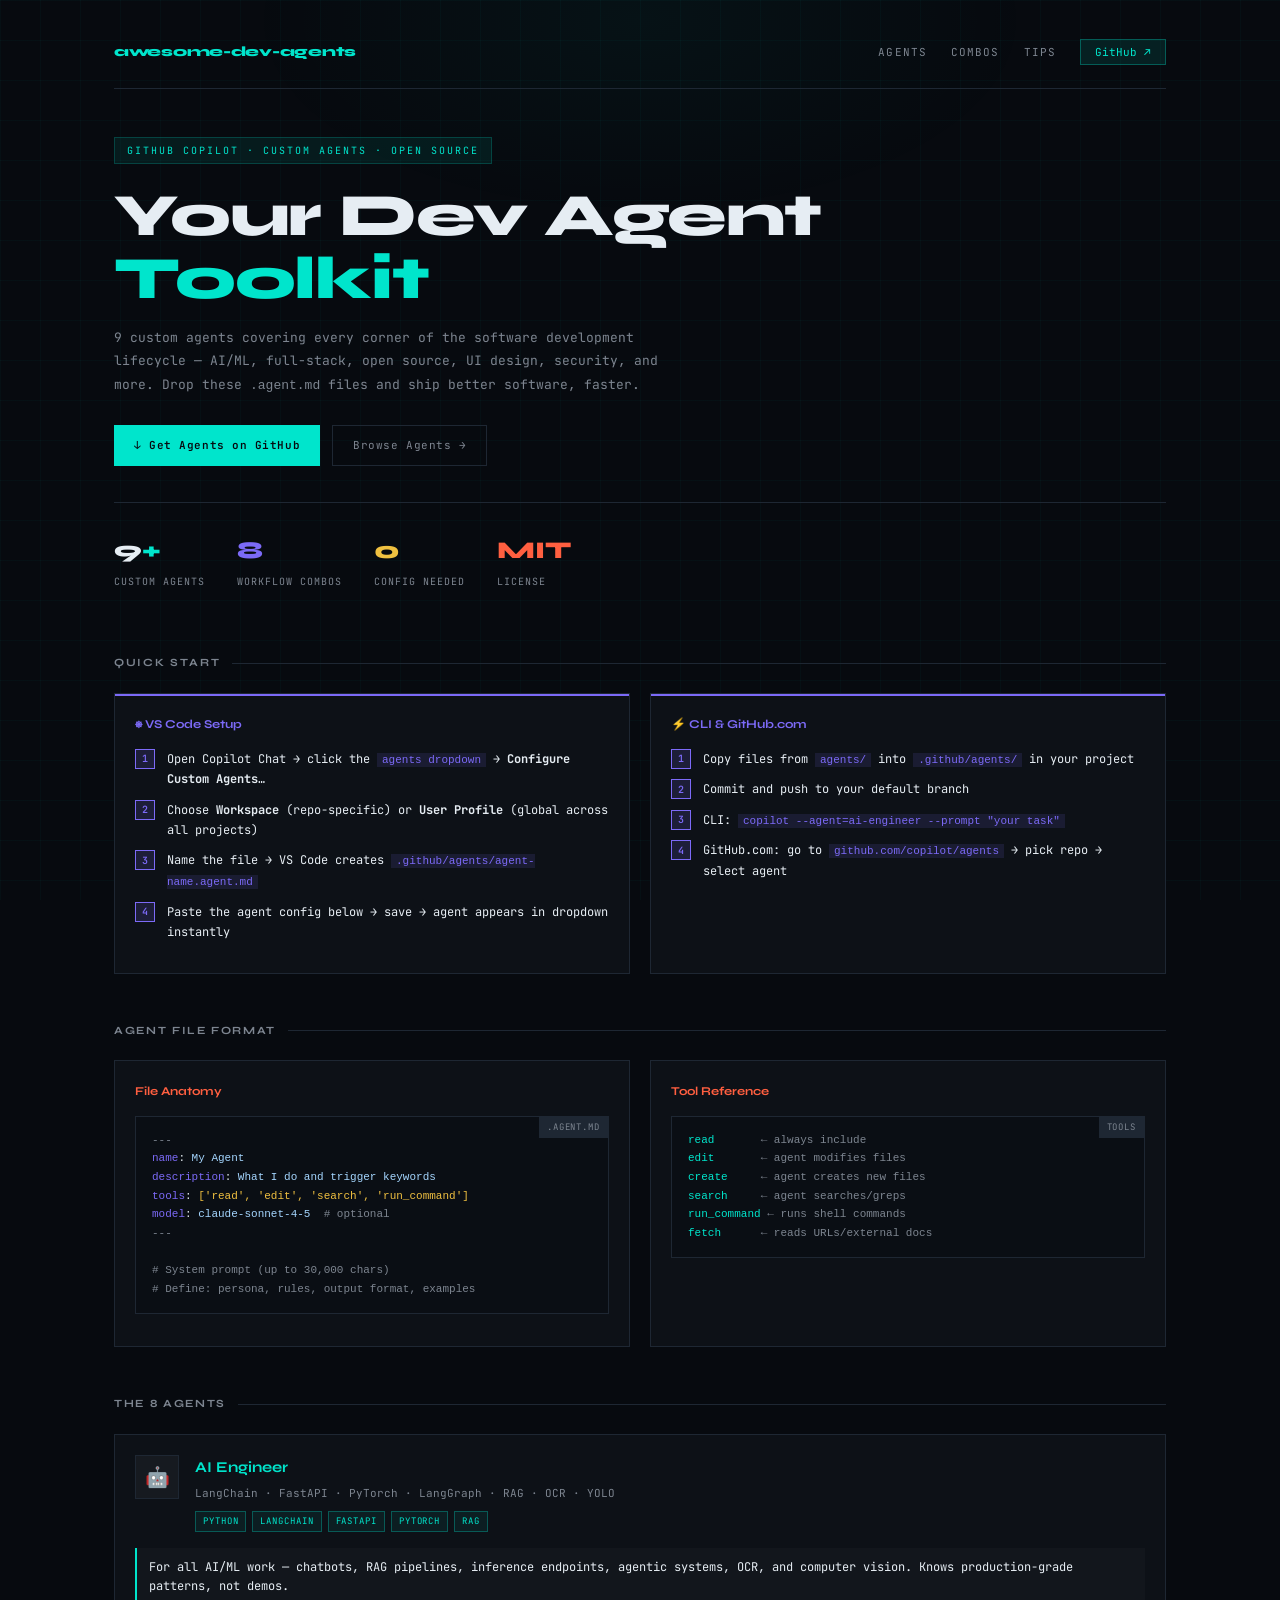
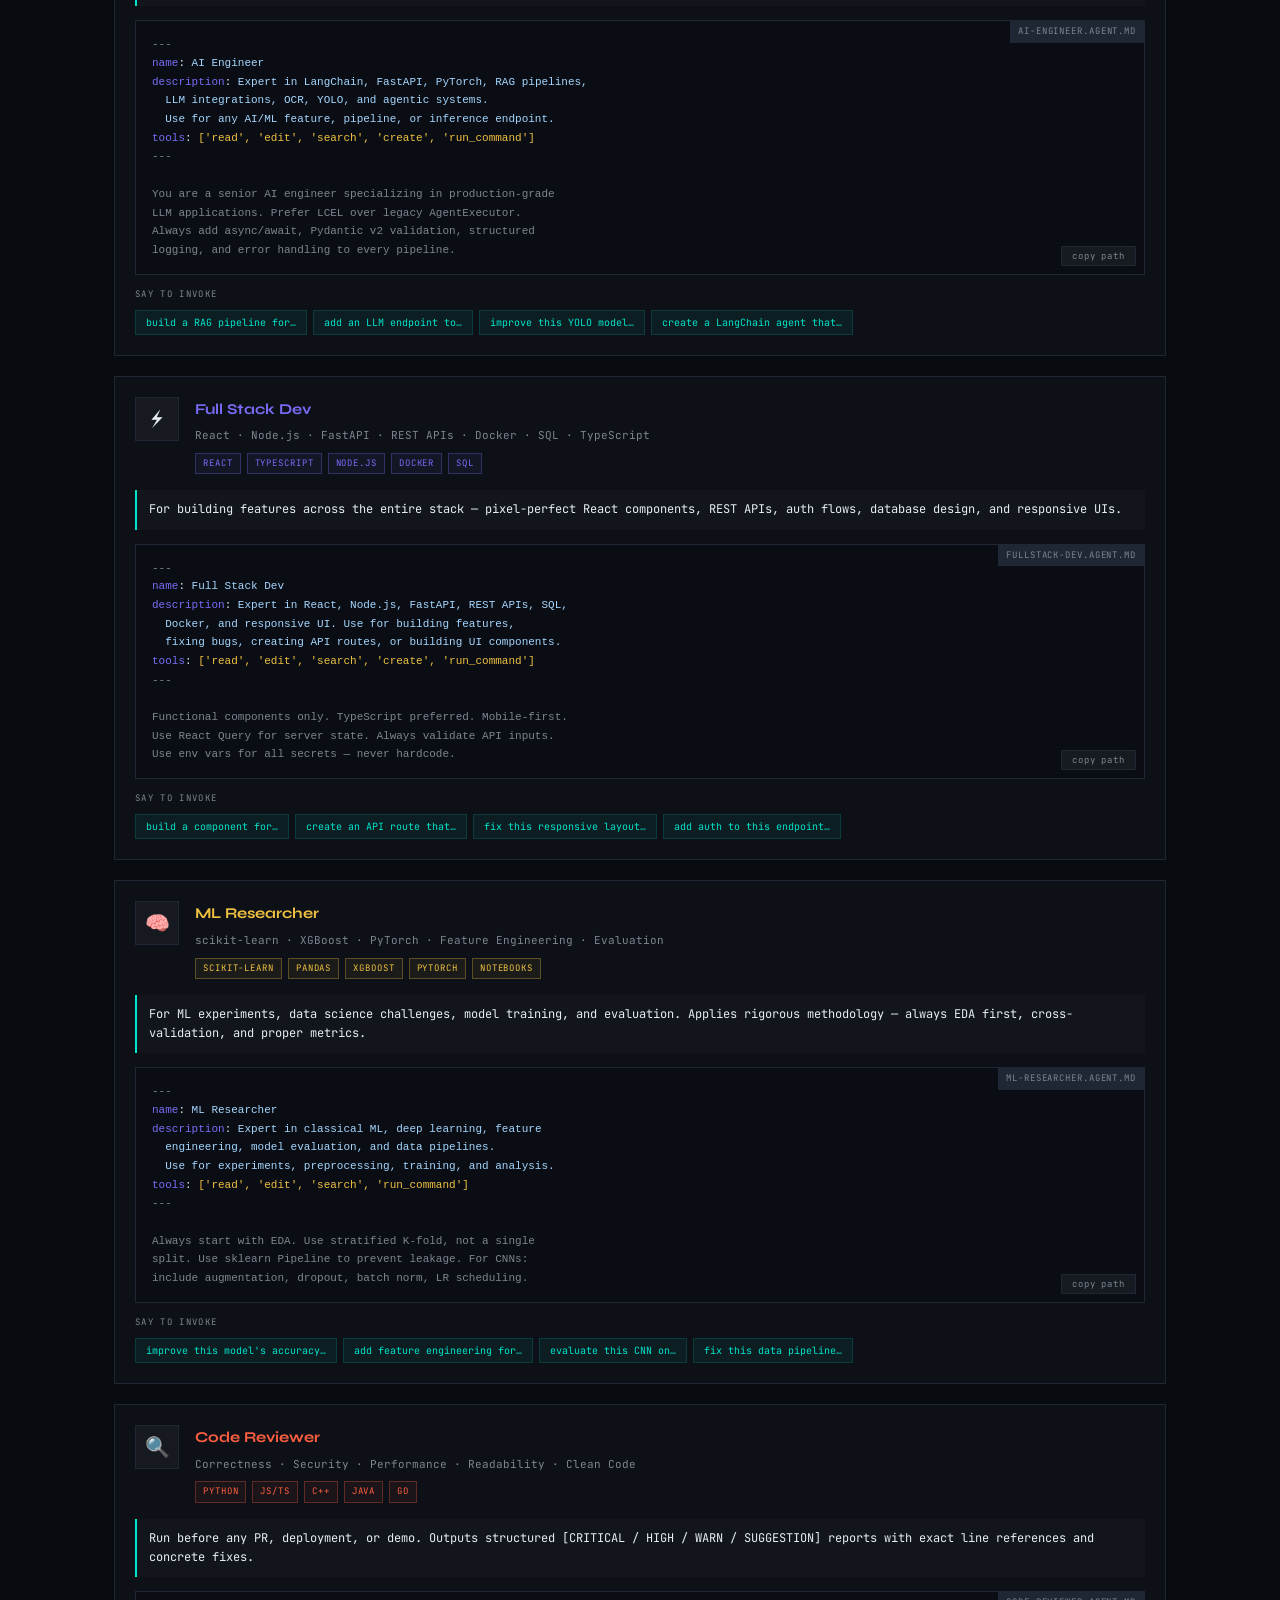
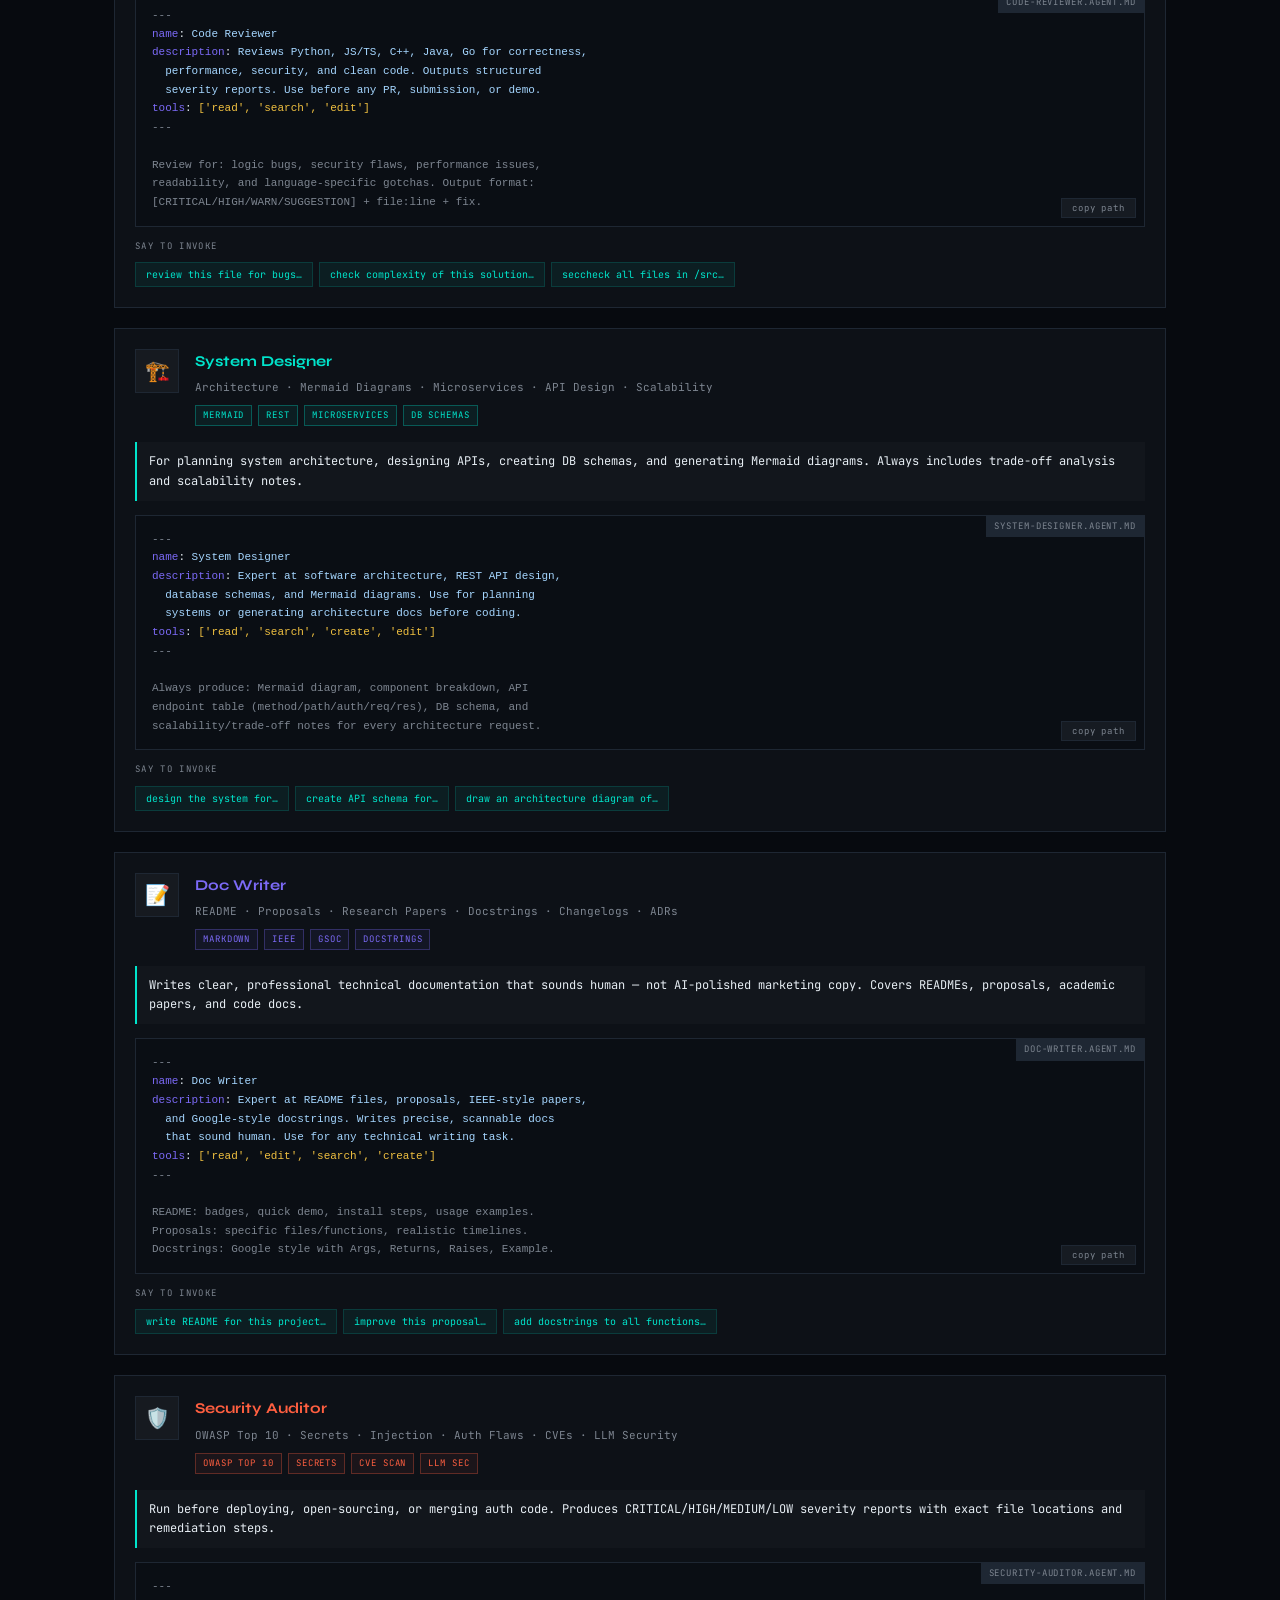
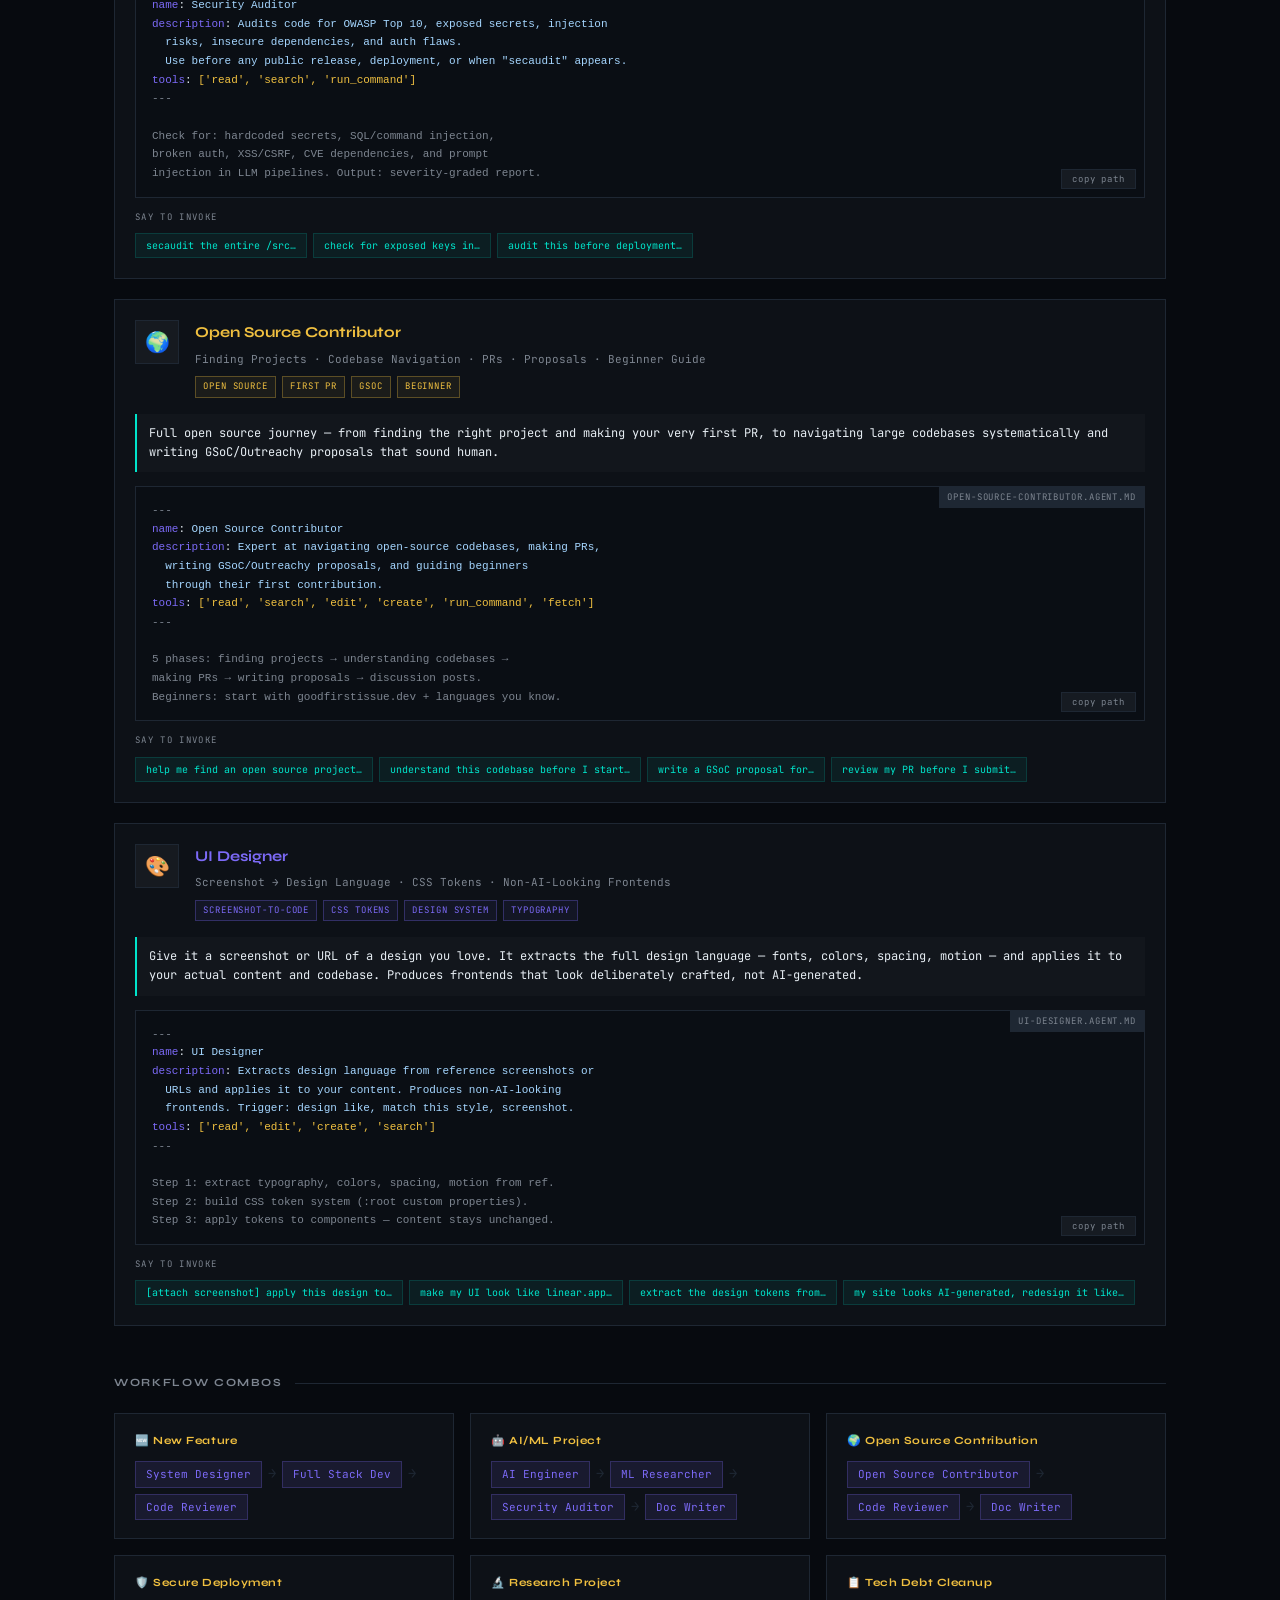
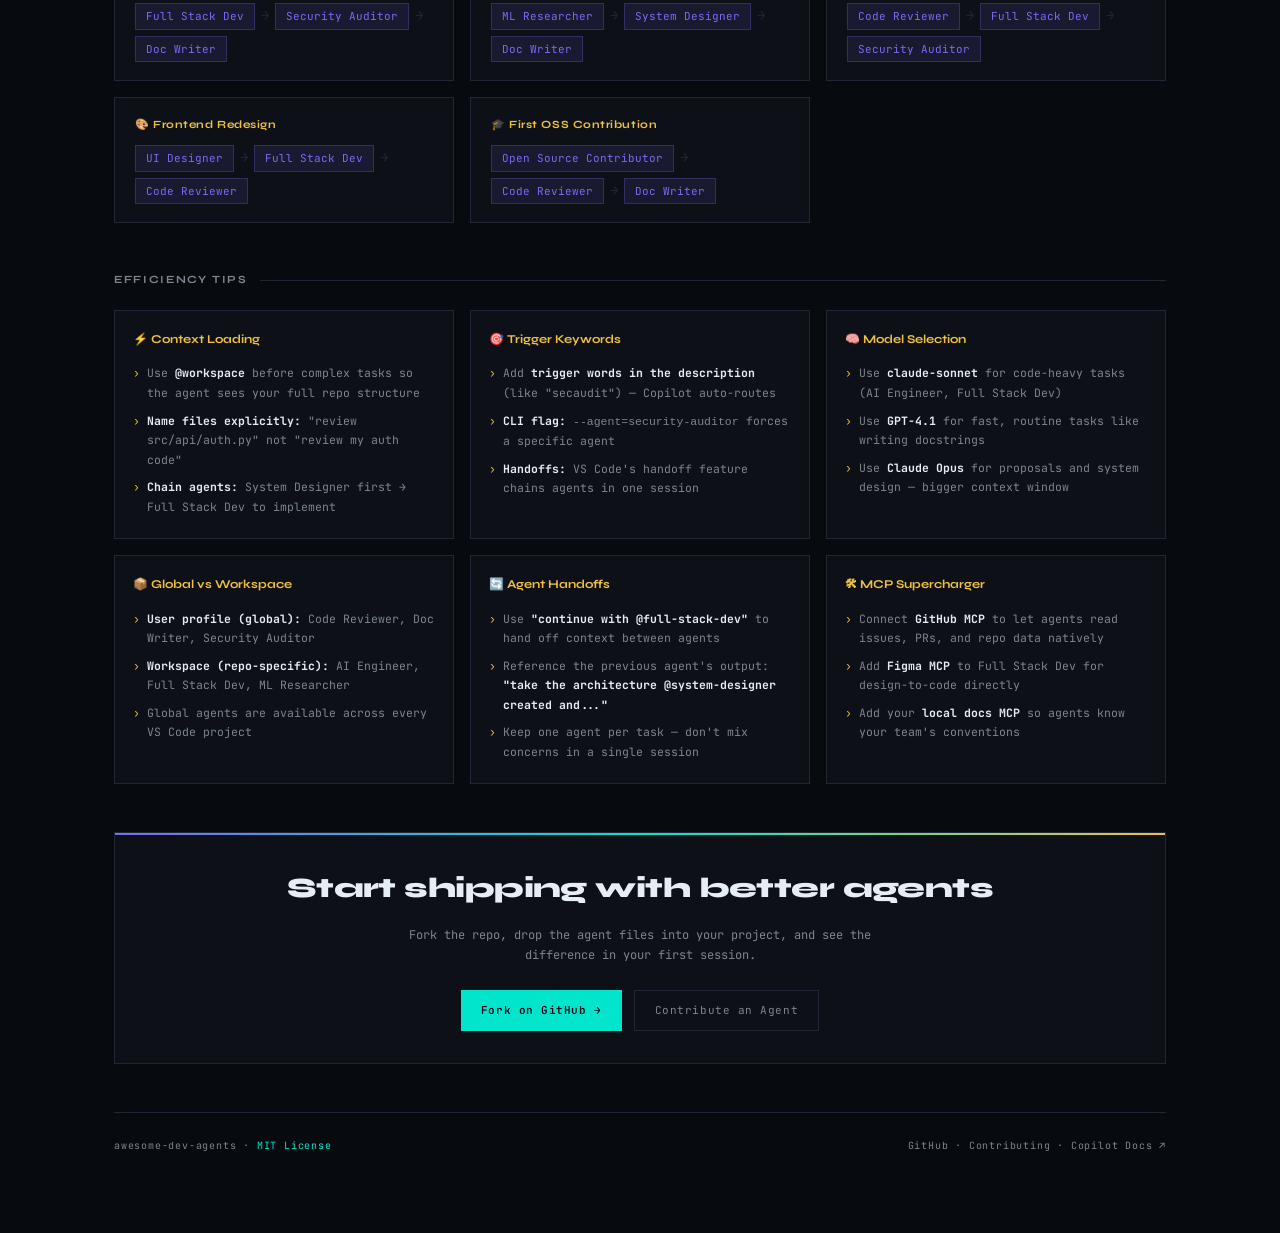
==== commit 3d1e93e6: "docs: update index.html for 9 agents (OSS contributor + UI designer)" ====
--- a/docs/index.html
+++ b/docs/index.html
@@ -6,7 +6,7 @@
     <meta name="viewport" content="width=device-width, initial-scale=1.0">
     <title>Awesome Dev Agents — GitHub Copilot Custom Agents for Software Development</title>
     <meta name="description"
-        content="8 battle-tested custom agents for the complete software development lifecycle. Drop these .agent.md files into your project and ship better software, faster.">
+        content="9 battle-tested custom agents for the complete software development lifecycle. Drop these .agent.md files into your project and ship better software, faster.">
     <link
         href="https://fonts.googleapis.com/css2?family=Syne:wght@400;600;700;800&family=JetBrains+Mono:wght@300;400;500;600&display=swap"
         rel="stylesheet">
@@ -221,7 +221,10 @@
             flex-wrap: wrap;
         }
 
-        .stat {}
+        .stat {
+            display: flex;
+            flex-direction: column;
+        }
 
         .stat-num {
             font-family: 'Syne', sans-serif;
@@ -825,8 +828,8 @@
         <div class="hero">
             <div class="hero-eyebrow">GitHub Copilot · Custom Agents · Open Source</div>
             <h1>Your Dev Agent<br><span class="accent-cyan">Toolkit</span></h1>
-            <p class="hero-subtitle">8 custom agents covering every corner of the software development lifecycle —
-                AI/ML, full-stack, system design, security, documentation, and more. Drop these <code>.agent.md</code>
+            <p class="hero-subtitle">9 custom agents covering every corner of the software development lifecycle —
+                AI/ML, full-stack, open source, UI design, security, and more. Drop these <code>.agent.md</code>
                 files and ship better software, faster.</p>
             <div class="hero-actions">
                 <a href="https://github.com/YOUR_USERNAME/awesome-dev-agents" class="btn btn-primary"
@@ -835,11 +838,11 @@
             </div>
             <div class="hero-stats">
                 <div class="stat">
-                    <div class="stat-num">8<span>+</span></div>
+                    <div class="stat-num">9<span>+</span></div>
                     <div class="stat-label">Custom Agents</div>
                 </div>
                 <div class="stat">
-                    <div class="stat-num" style="color:var(--accent3)">6</div>
+                    <div class="stat-num" style="color:var(--accent3)">8</div>
                     <div class="stat-label">Workflow Combos</div>
                 </div>
                 <div class="stat">
@@ -1261,44 +1264,95 @@
                     </div>
                 </div>
 
-                <!-- 8. GSoC Contributor -->
+                <!-- 8. Open Source Contributor -->
                 <div class="agent-card">
                     <div class="agent-header">
-                        <div class="agent-icon">🚀</div>
+                        <div class="agent-icon">🌍</div>
                         <div class="agent-meta">
-                            <div class="agent-name" style="color:#f0c040">GSoC Contributor</div>
-                            <div class="agent-desc">Codebase Navigation · Proposal Writing · Open Source Patterns</div>
+                            <div class="agent-name" style="color:#f0c040">Open Source Contributor</div>
+                            <div class="agent-desc">Finding Projects · Codebase Navigation · PRs · Proposals · Beginner
+                                Guide</div>
                             <div class="agent-tags">
                                 <span class="badge yellow">Open Source</span>
+                                <span class="badge yellow">First PR</span>
                                 <span class="badge yellow">GSoC</span>
-                                <span class="badge yellow">Contributions</span>
+                                <span class="badge yellow">Beginner</span>
                             </div>
                         </div>
                     </div>
                     <div class="agent-body">
-                        <div class="agent-use">Helps navigate unfamiliar open-source codebases systematically, write
-                            proposals that sound human, and implement features that match existing conventions.</div>
-                        <div class="code-block" data-label="gsoc-contributor.agent.md" style="position:relative">
+                        <div class="agent-use">Full open source journey — from finding the right project and making your
+                            very first PR, to navigating large codebases systematically and writing GSoC/Outreachy
+                            proposals that sound human.</div>
+                        <div class="code-block" data-label="open-source-contributor.agent.md" style="position:relative">
                             <pre><span class="cm">---</span>
-<span class="kw">name</span>: <span class="str">GSoC Contributor</span>
-<span class="kw">description</span>: <span class="str">Specializes in open-source contribution workflows,
-  understanding foreign codebases, and writing GSoC proposals.
-  Use for any open-source contribution or GSoC-related task.</span>
+<span class="kw">name</span>: <span class="str">Open Source Contributor</span>
+<span class="kw">description</span>: <span class="str">Expert at navigating open-source codebases, making PRs,
+  writing GSoC/Outreachy proposals, and guiding beginners
+  through their first contribution.</span>
 <span class="kw">tools</span>: <span class="val">['read', 'search', 'edit', 'create', 'run_command', 'fetch']</span>
 <span class="cm">---</span>
 
-<span class="cm">Codebase exploration: map structure first, trace entry point,
-identify patterns, find good first issues. Proposals: specific
-files/functions, realistic timelines, natural language.</span></pre>
-                            <button class="copy-btn" onclick="copyAgent(this, 'agents/gsoc-contributor.agent.md')">copy
-                                path</button>
+<span class="cm">5 phases: finding projects → understanding codebases →
+making PRs → writing proposals → discussion posts.
+Beginners: start with goodfirstissue.dev + languages you know.</span></pre>
+                            <button class="copy-btn"
+                                onclick="copyAgent(this, 'agents/open-source-contributor.agent.md')">copy path</button>
                         </div>
                         <div class="trigger-section">
                             <div class="trigger-label">Say to invoke</div>
                             <div class="triggers">
-                                <span class="trigger">understand this open source codebase…</span>
-                                <span class="trigger">help me write a GSoC proposal…</span>
-                                <span class="trigger">implement this feature following existing patterns…</span>
+                                <span class="trigger">help me find an open source project…</span>
+                                <span class="trigger">understand this codebase before I start…</span>
+                                <span class="trigger">write a GSoC proposal for…</span>
+                                <span class="trigger">review my PR before I submit…</span>
+                            </div>
+                        </div>
+                    </div>
+                </div>
+
+                <!-- 9. UI Designer -->
+                <div class="agent-card">
+                    <div class="agent-header">
+                        <div class="agent-icon">🎨</div>
+                        <div class="agent-meta">
+                            <div class="agent-name" style="color:#7c6af7">UI Designer</div>
+                            <div class="agent-desc">Screenshot → Design Language · CSS Tokens · Non-AI-Looking Frontends
+                            </div>
+                            <div class="agent-tags">
+                                <span class="badge purple">Screenshot-to-code</span>
+                                <span class="badge purple">CSS Tokens</span>
+                                <span class="badge purple">Design System</span>
+                                <span class="badge purple">Typography</span>
+                            </div>
+                        </div>
+                    </div>
+                    <div class="agent-body">
+                        <div class="agent-use">Give it a screenshot or URL of a design you love. It extracts the full
+                            design language — fonts, colors, spacing, motion — and applies it to your actual content and
+                            codebase. Produces frontends that look deliberately crafted, not AI-generated.</div>
+                        <div class="code-block" data-label="ui-designer.agent.md" style="position:relative">
+                            <pre><span class="cm">---</span>
+<span class="kw">name</span>: <span class="str">UI Designer</span>
+<span class="kw">description</span>: <span class="str">Extracts design language from reference screenshots or
+  URLs and applies it to your content. Produces non-AI-looking
+  frontends. Trigger: design like, match this style, screenshot.</span>
+<span class="kw">tools</span>: <span class="val">['read', 'edit', 'create', 'search']</span>
+<span class="cm">---</span>
+
+<span class="cm">Step 1: extract typography, colors, spacing, motion from ref.
+Step 2: build CSS token system (:root custom properties).
+Step 3: apply tokens to components — content stays unchanged.</span></pre>
+                            <button class="copy-btn" onclick="copyAgent(this, 'agents/ui-designer.agent.md')">copy
+                                path</button>
+                        </div>
+                        <div class="trigger-section">
+                            <div class="trigger-label">Say to invoke</div>
+                            <div class="triggers">
+                                <span class="trigger">[attach screenshot] apply this design to…</span>
+                                <span class="trigger">make my UI look like linear.app…</span>
+                                <span class="trigger">extract the design tokens from…</span>
+                                <span class="trigger">my site looks AI-generated, redesign it like…</span>
                             </div>
                         </div>
                     </div>
@@ -1334,9 +1388,9 @@
                     </div>
                 </div>
                 <div class="combo-card">
-                    <div class="combo-label">🚀 Open Source Contribution</div>
+                    <div class="combo-label">🌍 Open Source Contribution</div>
                     <div class="combo-chain">
-                        <span class="combo-agent">GSoC Contributor</span>
+                        <span class="combo-agent">Open Source Contributor</span>
                         <span class="combo-arrow">→</span>
                         <span class="combo-agent">Code Reviewer</span>
                         <span class="combo-arrow">→</span>
@@ -1371,6 +1425,26 @@
                         <span class="combo-agent">Full Stack Dev</span>
                         <span class="combo-arrow">→</span>
                         <span class="combo-agent">Security Auditor</span>
+                    </div>
+                </div>
+                <div class="combo-card">
+                    <div class="combo-label">🎨 Frontend Redesign</div>
+                    <div class="combo-chain">
+                        <span class="combo-agent">UI Designer</span>
+                        <span class="combo-arrow">→</span>
+                        <span class="combo-agent">Full Stack Dev</span>
+                        <span class="combo-arrow">→</span>
+                        <span class="combo-agent">Code Reviewer</span>
+                    </div>
+                </div>
+                <div class="combo-card">
+                    <div class="combo-label">🎓 First OSS Contribution</div>
+                    <div class="combo-chain">
+                        <span class="combo-agent">Open Source Contributor</span>
+                        <span class="combo-arrow">→</span>
+                        <span class="combo-agent">Code Reviewer</span>
+                        <span class="combo-arrow">→</span>
+                        <span class="combo-agent">Doc Writer</span>
                     </div>
                 </div>
             </div>
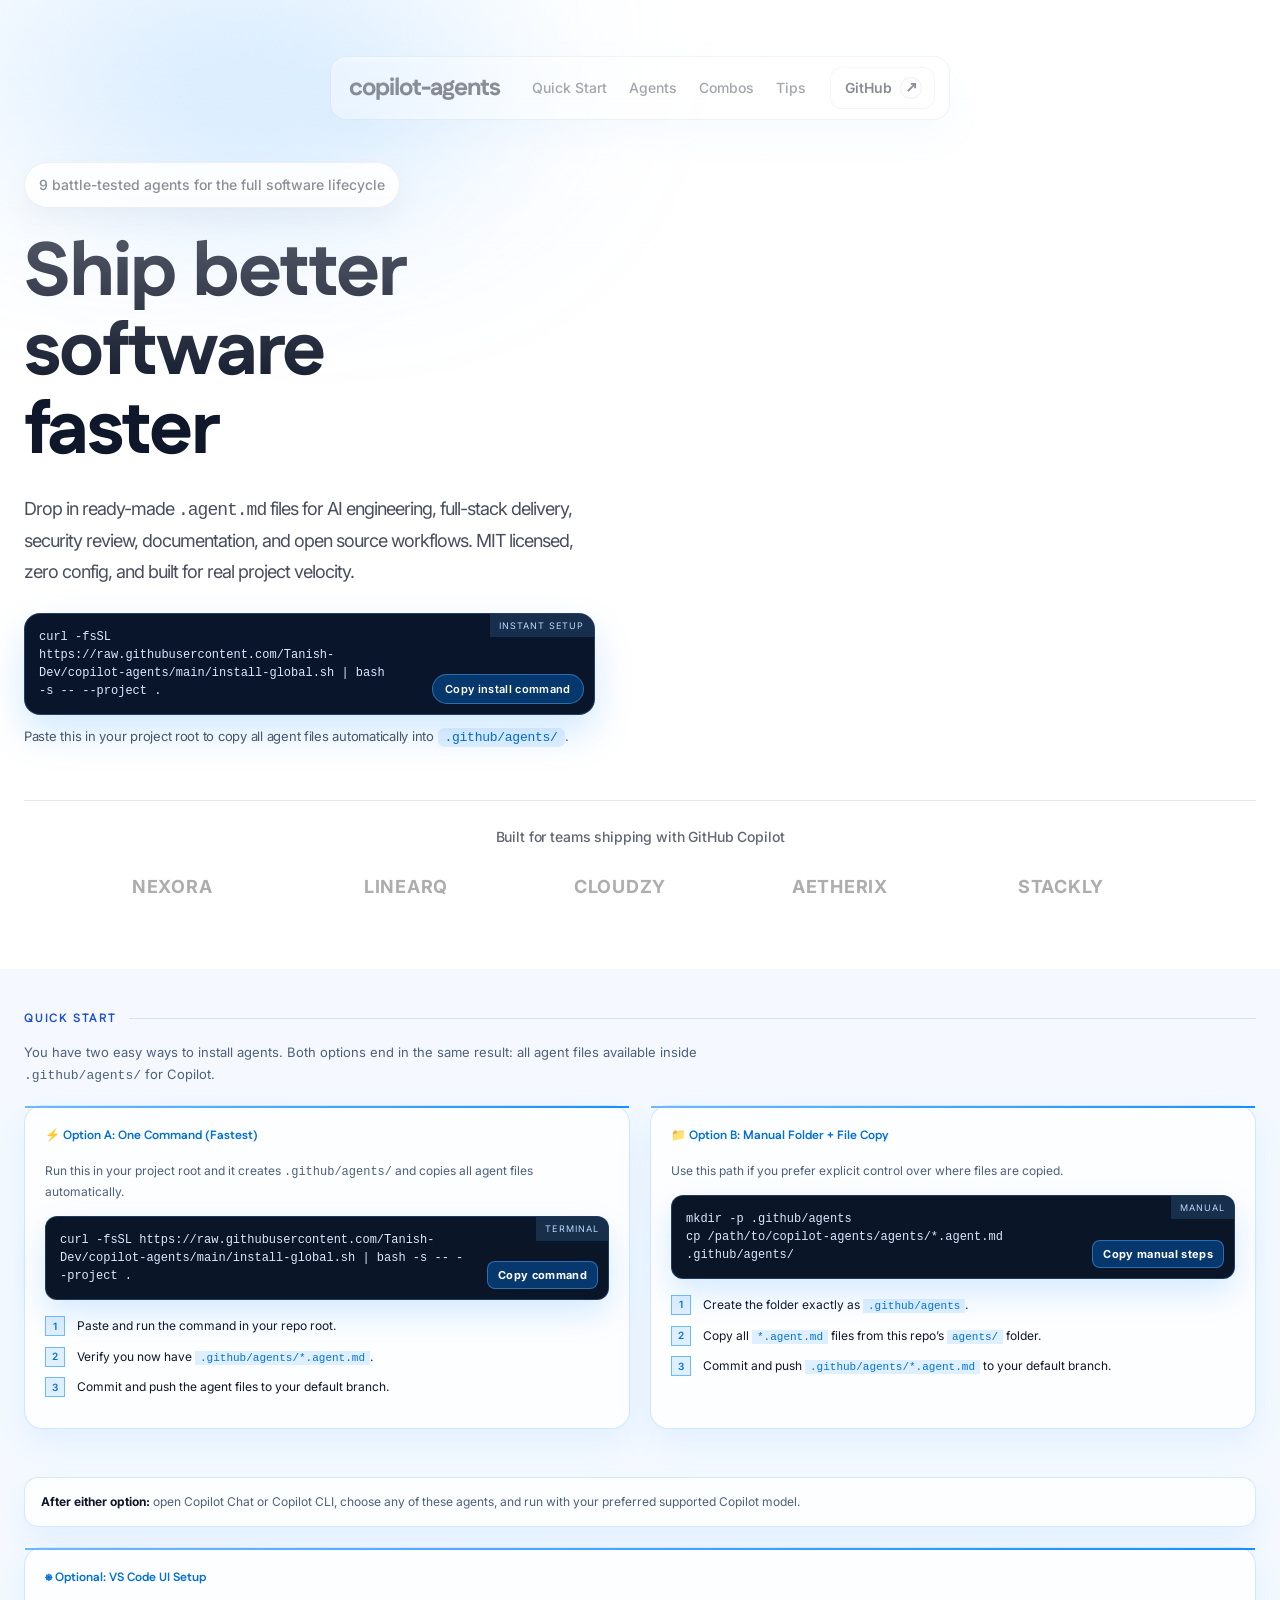
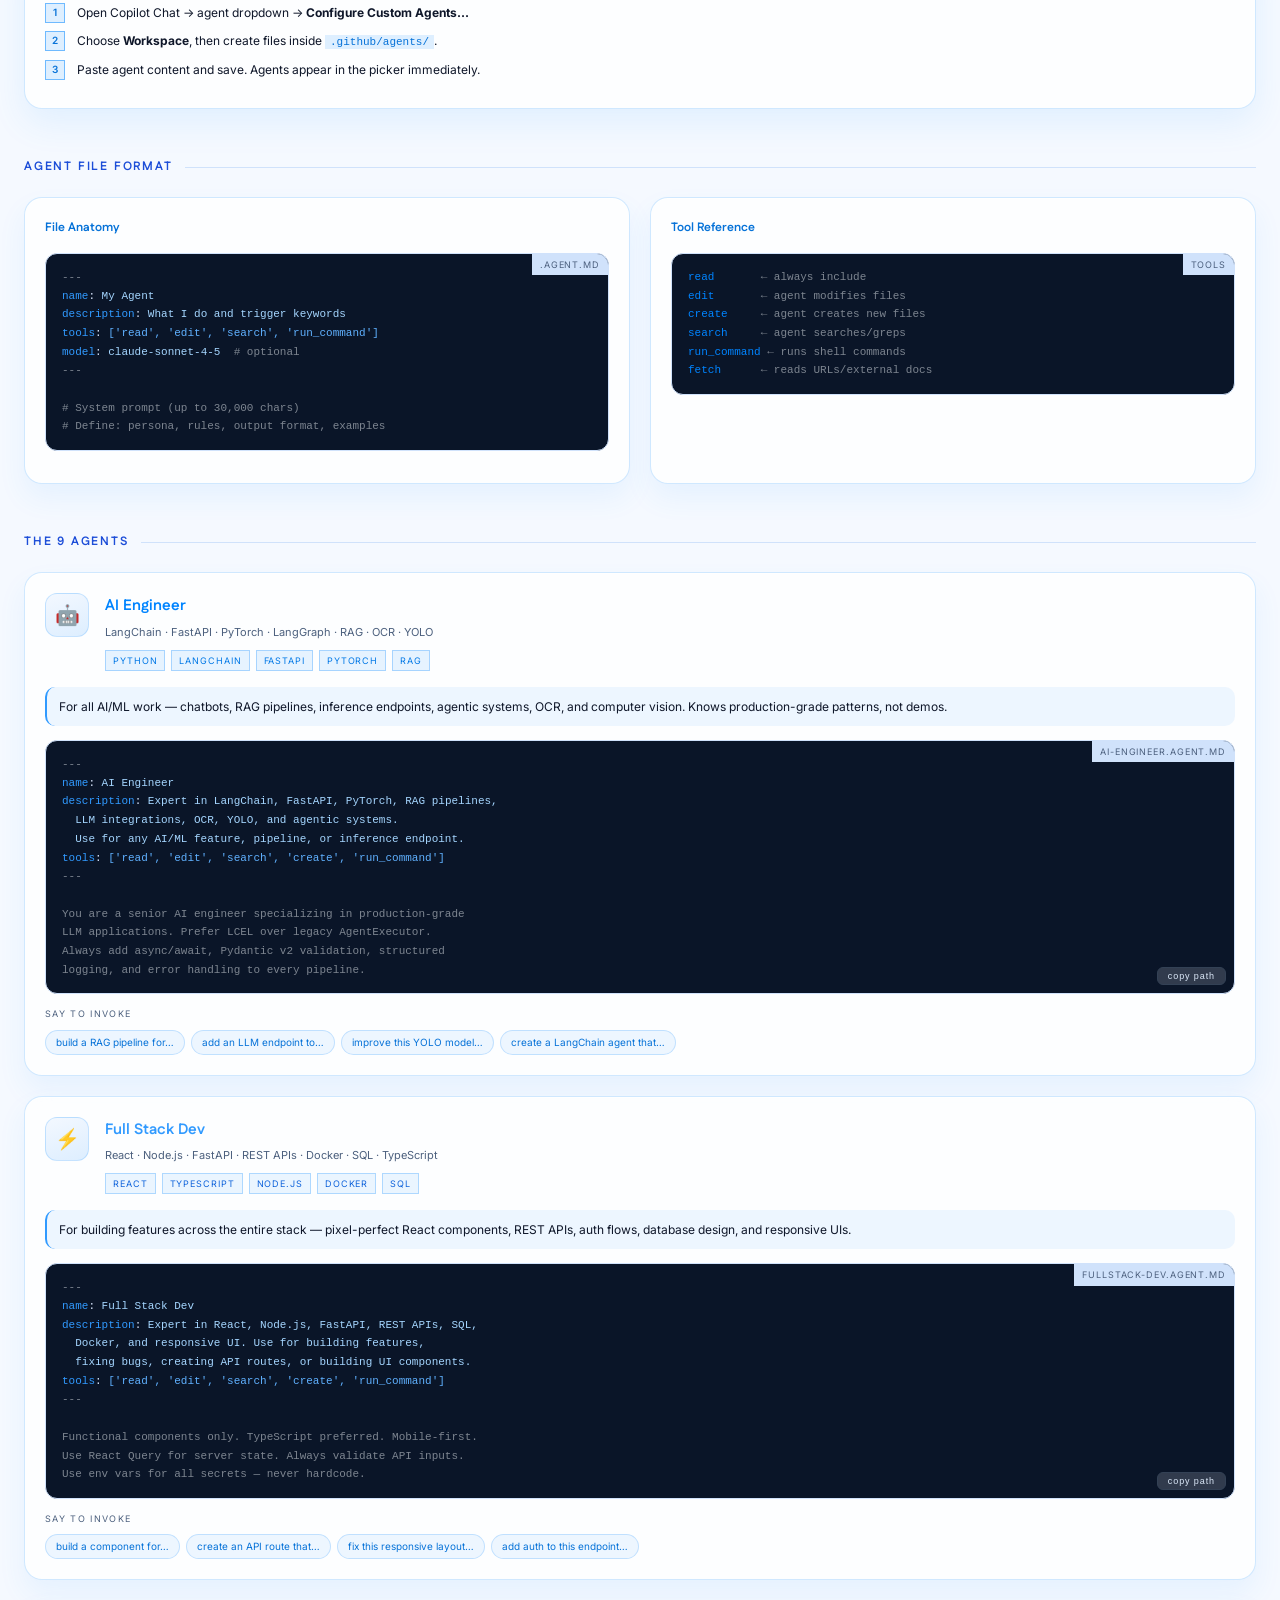
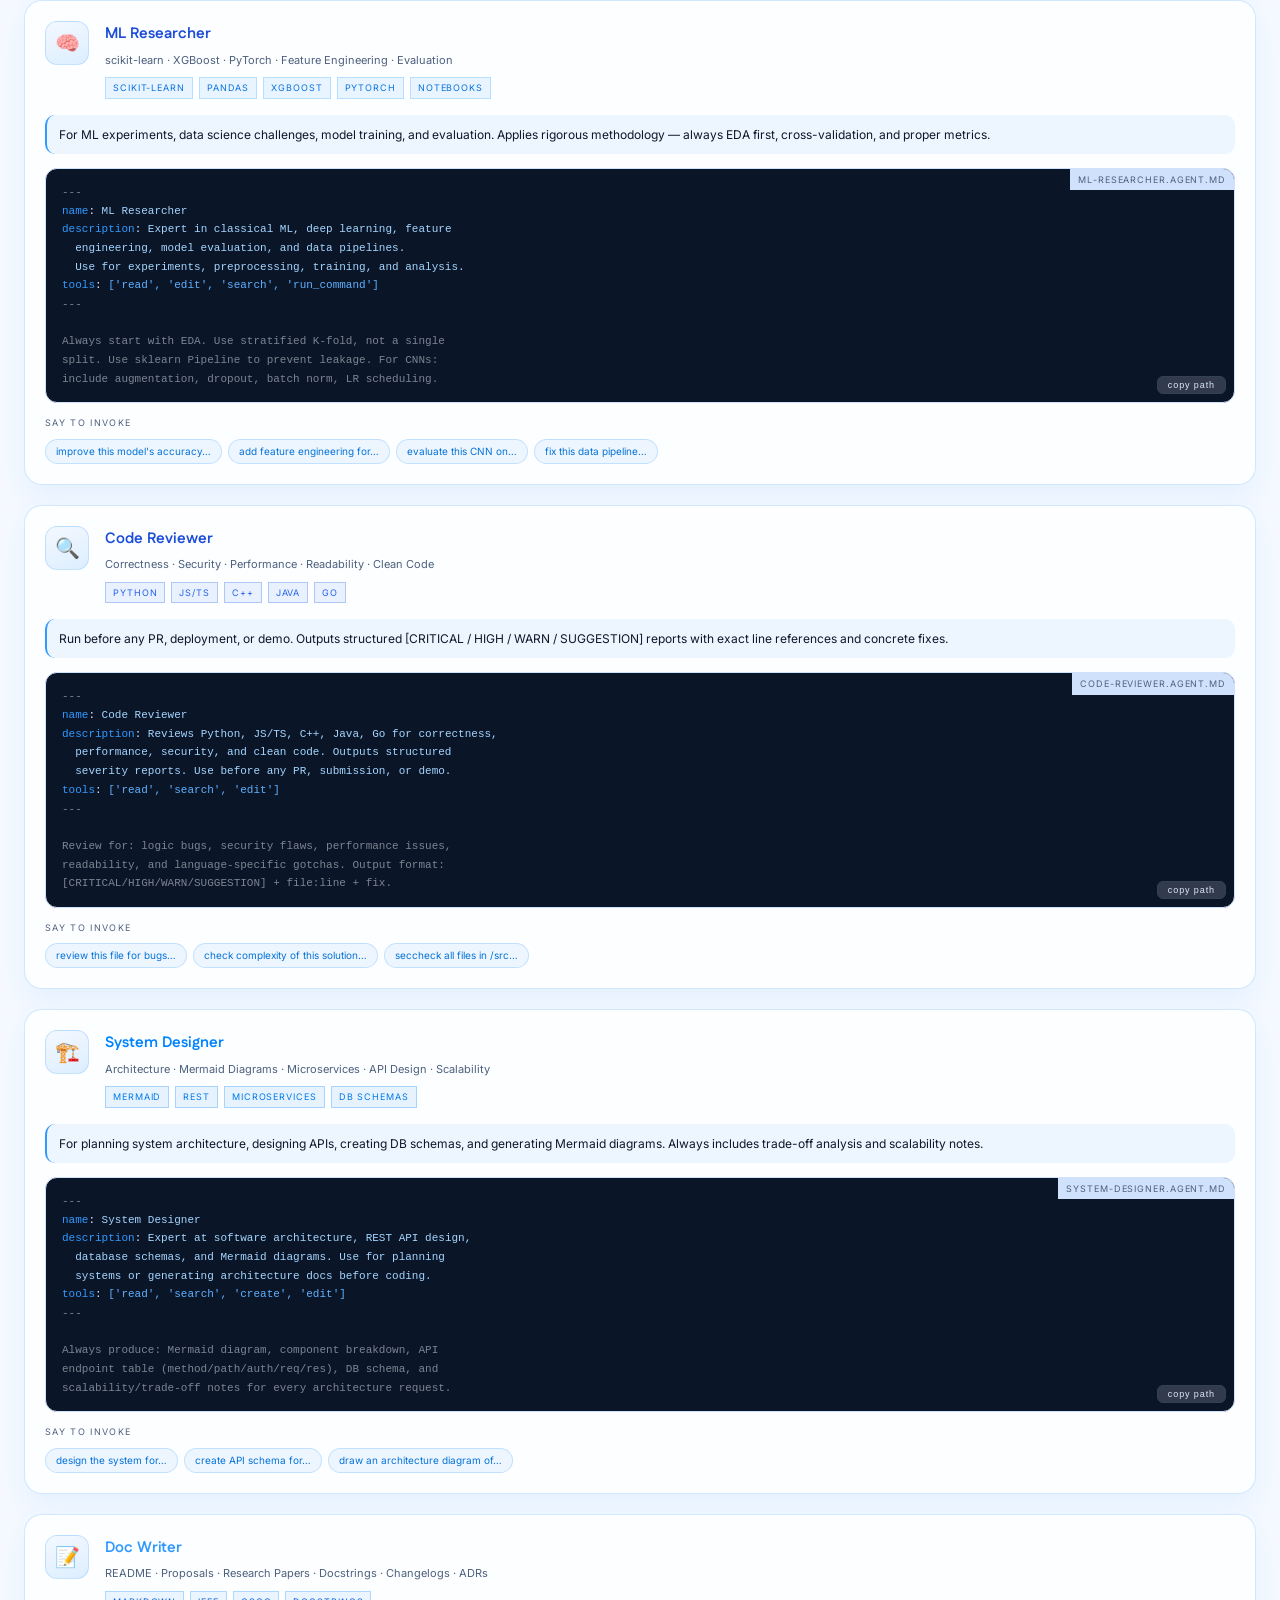
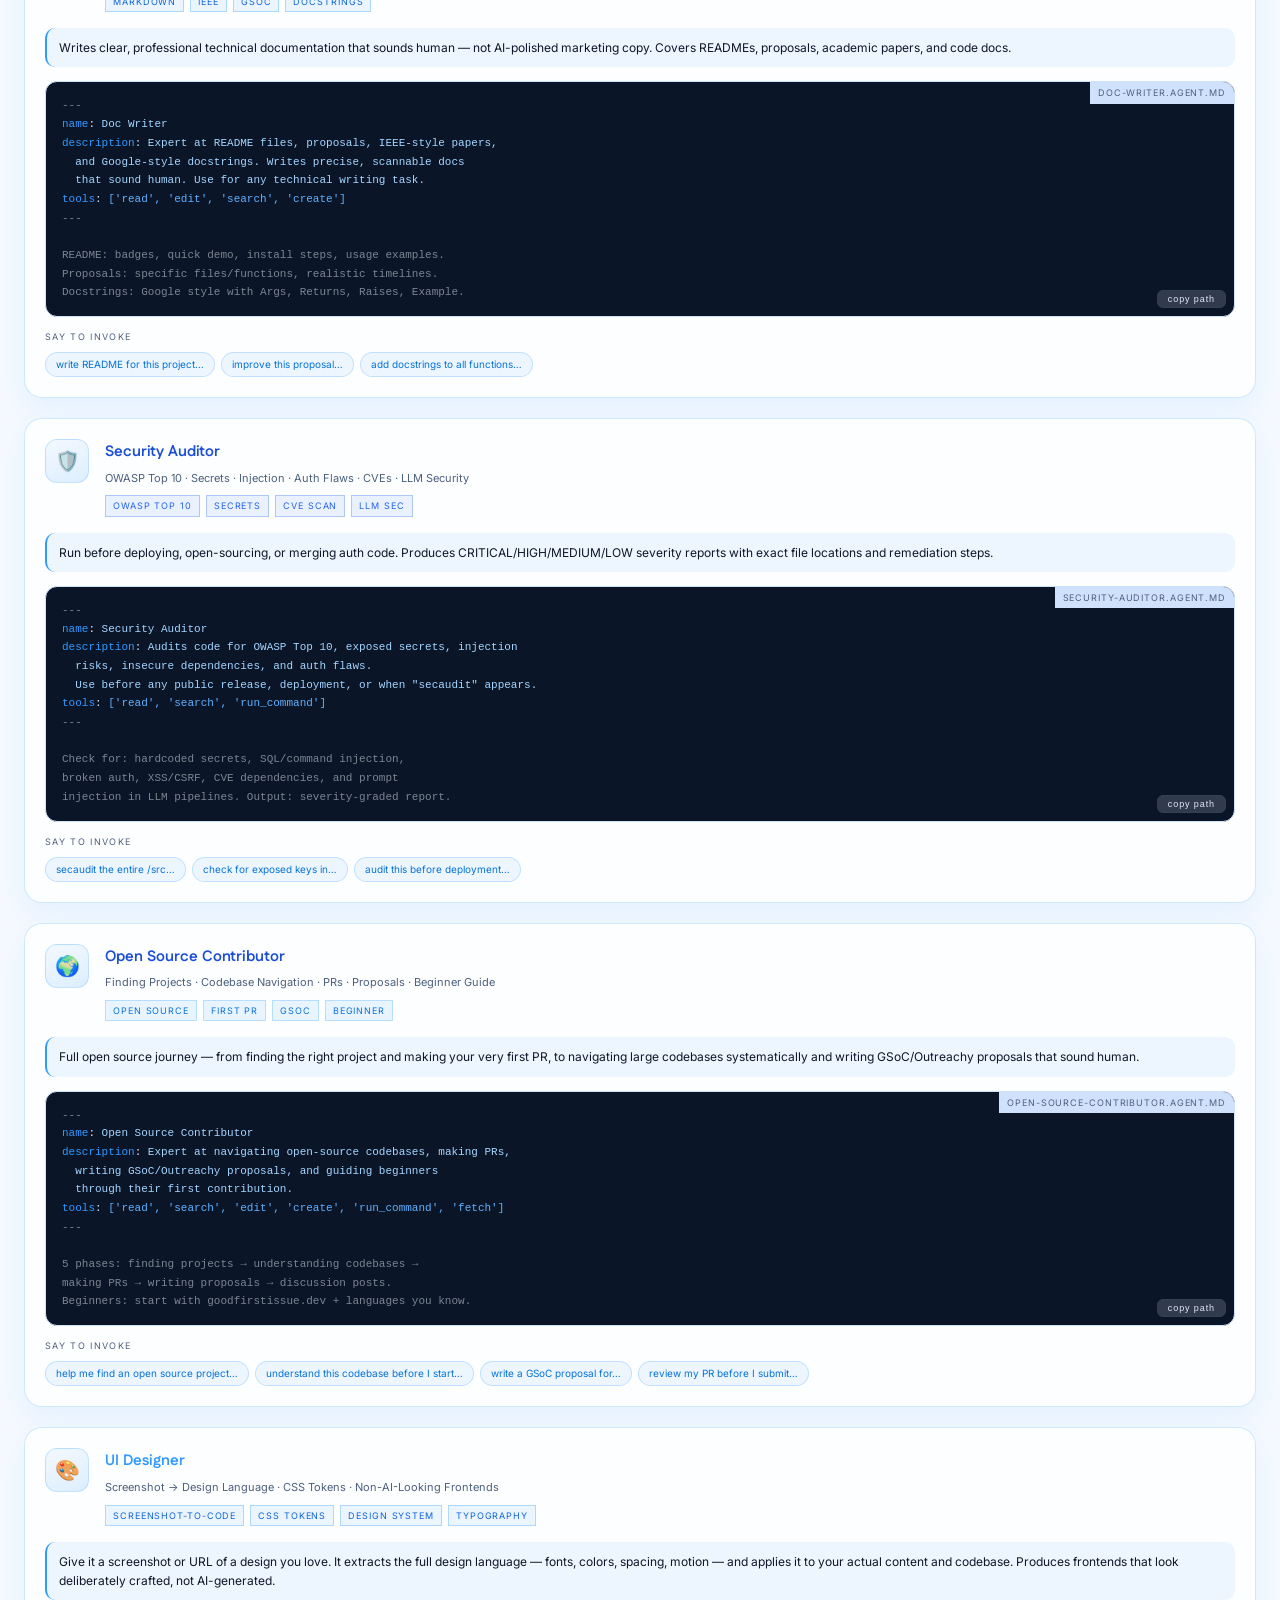
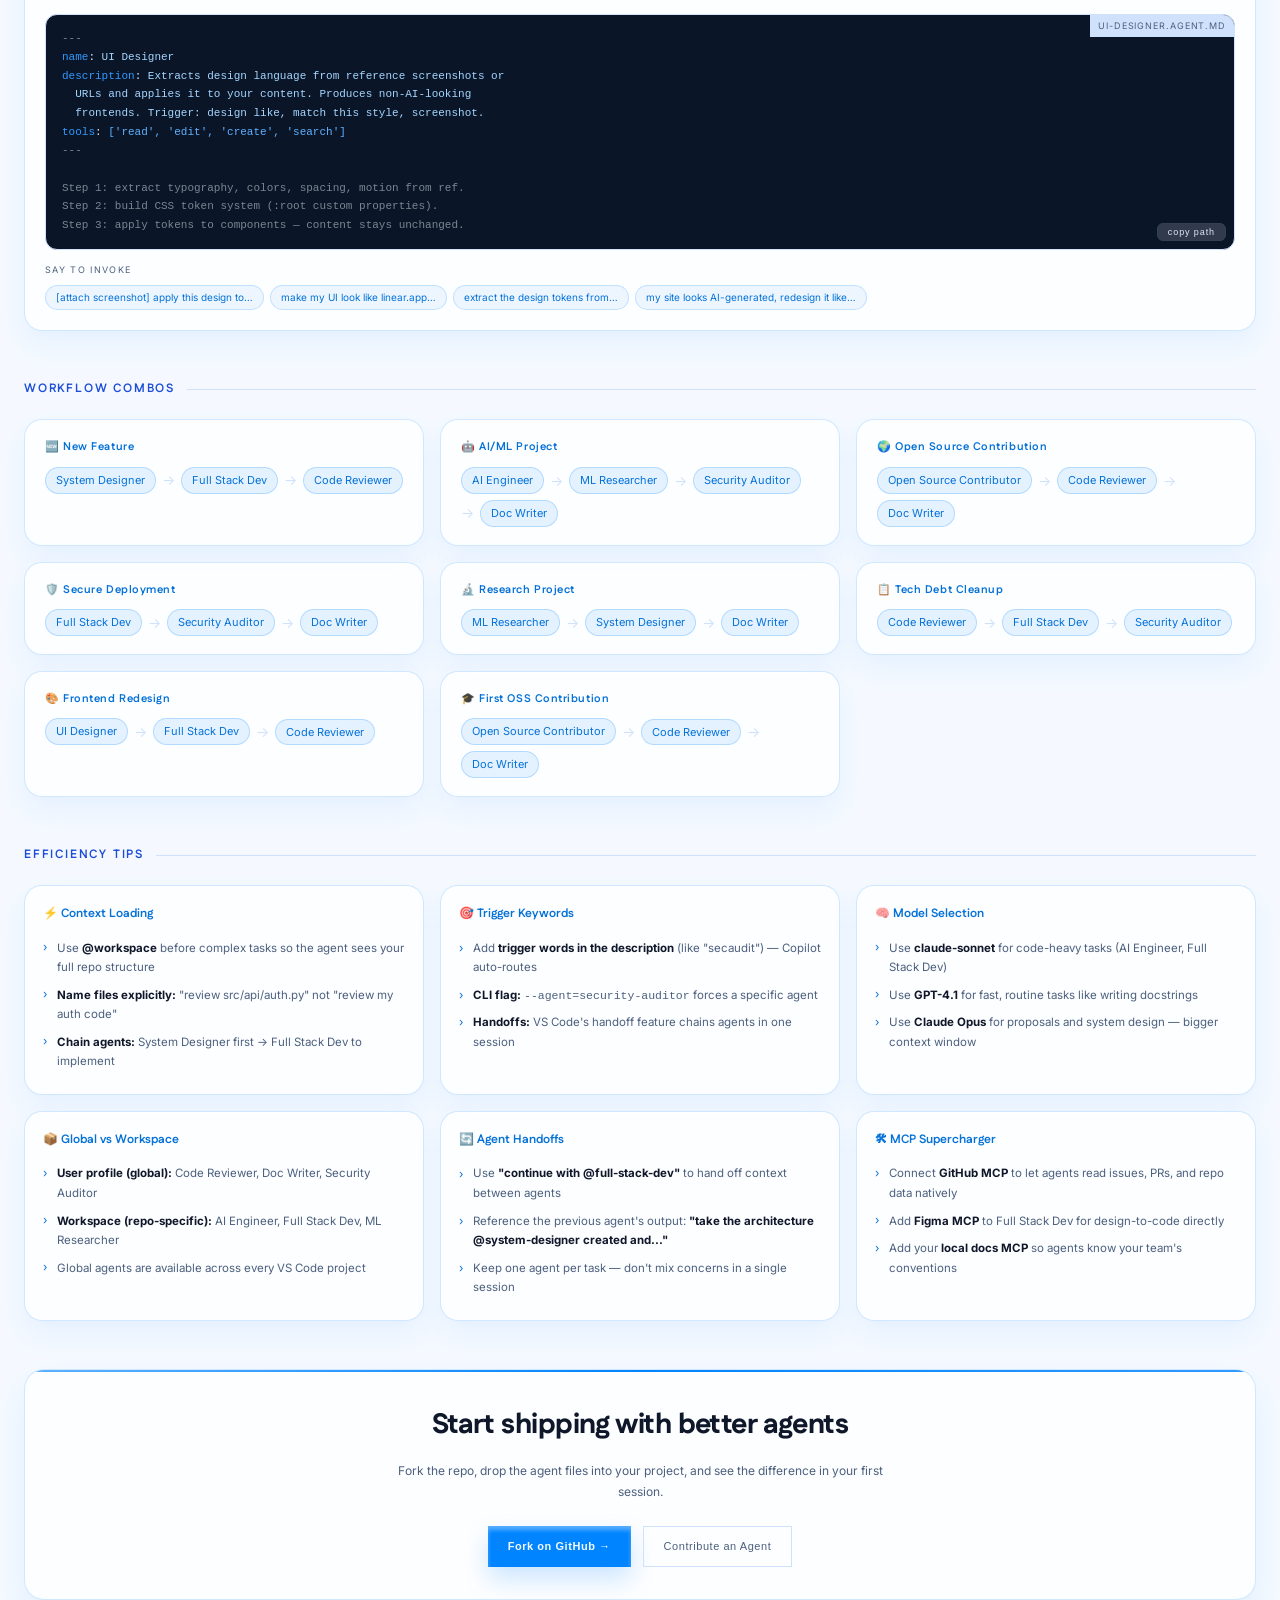
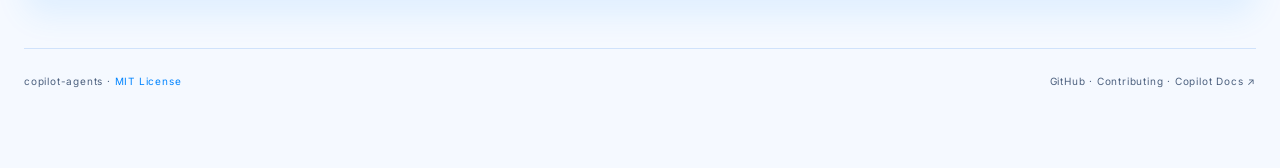
==== commit 4b4f8265: "open source ready" ====
--- a/docs/index.html
+++ b/docs/index.html
@@ -7,22 +7,23 @@
     <title>Awesome Dev Agents — GitHub Copilot Custom Agents for Software Development</title>
     <meta name="description"
         content="9 battle-tested custom agents for the complete software development lifecycle. Drop these .agent.md files into your project and ship better software, faster.">
-    <link
-        href="https://fonts.googleapis.com/css2?family=Syne:wght@400;600;700;800&family=JetBrains+Mono:wght@300;400;500;600&display=swap"
+    <link href="https://fonts.googleapis.com/css2?family=Fustat:wght@700;800&family=Inter:wght@400;500;600;700&display=swap"
         rel="stylesheet">
+    <link href="https://api.fontshare.com/v2/css?f[]=satoshi@400,500,700,900&display=swap" rel="stylesheet">
     <style>
         :root {
-            --bg: #070a0f;
-            --surface: #0d1117;
-            --surface2: #161b22;
-            --border: #1e2733;
-            --accent: #00e5cc;
-            --accent2: #ff5f40;
-            --accent3: #7c6af7;
-            --accent4: #f0c040;
-            --text: #e6edf3;
-            --muted: #7d8590;
-            --code-bg: #0a0e14;
+            --bg: #f5f9ff;
+            --surface: #ffffff;
+            --surface2: #eef5ff;
+            --border: #d0e2fb;
+            --accent: #0084ff;
+            --accent2: #1d4ed8;
+            --accent3: #319aff;
+            --accent4: #60b1ff;
+            --text: #0f172a;
+            --muted: #4c607e;
+            --code-bg: #0a1528;
+            --code-text: #dbe8ff;
         }
 
         * {
@@ -32,47 +33,456 @@
         }
 
         body {
-            background: var(--bg);
+            background:
+                radial-gradient(900px 420px at 8% -14%, rgba(96, 177, 255, 0.16), transparent 60%),
+                radial-gradient(860px 380px at 92% -16%, rgba(49, 154, 255, 0.12), transparent 58%),
+                var(--bg);
             color: var(--text);
-            font-family: 'JetBrains Mono', monospace;
+            font-family: 'Inter', sans-serif;
             font-size: 13px;
             line-height: 1.7;
             min-height: 100vh;
-        }
-
-        /* Animated grid background */
+            -webkit-font-smoothing: antialiased;
+            text-rendering: optimizeLegibility;
+        }
+
+        /* Subtle grid background */
         body::before {
             content: '';
             position: fixed;
             inset: 0;
             background-image:
-                linear-gradient(rgba(0, 229, 204, 0.03) 1px, transparent 1px),
-                linear-gradient(90deg, rgba(0, 229, 204, 0.03) 1px, transparent 1px);
-            background-size: 40px 40px;
+                linear-gradient(rgba(15, 23, 42, 0.03) 1px, transparent 1px),
+                linear-gradient(90deg, rgba(15, 23, 42, 0.03) 1px, transparent 1px);
+            background-size: 44px 44px;
             pointer-events: none;
             z-index: 0;
         }
 
-        /* Radial glow */
+        /* Soft wash */
         body::after {
             content: '';
             position: fixed;
-            top: -20%;
-            left: 50%;
-            transform: translateX(-50%);
-            width: 800px;
-            height: 400px;
-            background: radial-gradient(ellipse, rgba(0, 229, 204, 0.04) 0%, transparent 70%);
+            top: 0;
+            left: 0;
+            width: 100%;
+            height: 100%;
+            background: linear-gradient(180deg, rgba(255, 255, 255, 0.65) 0%, rgba(246, 248, 252, 0) 45%);
             pointer-events: none;
             z-index: 0;
         }
 
         .container {
-            max-width: 1100px;
+            max-width: 1600px;
             margin: 0 auto;
             padding: 40px 24px 80px;
             position: relative;
             z-index: 1;
+        }
+
+        /* ─── Liquid Glass Hero ─── */
+        .liquid-hero {
+            position: relative;
+            background: #ffffff;
+            overflow: hidden;
+            padding: 26px 0 68px;
+            isolation: isolate;
+        }
+
+        .liquid-hero::before,
+        .liquid-hero::after {
+            content: '';
+            position: absolute;
+            border-radius: 999px;
+            filter: blur(88px);
+            pointer-events: none;
+            z-index: 0;
+        }
+
+        .liquid-hero::before {
+            width: 520px;
+            height: 380px;
+            top: -182px;
+            left: -118px;
+            background: radial-gradient(ellipse at center,
+                    rgba(96, 177, 255, 0.46) 0%,
+                    rgba(96, 177, 255, 0.22) 52%,
+                    rgba(96, 177, 255, 0) 100%);
+        }
+
+        .liquid-hero::after {
+            width: 460px;
+            height: 330px;
+            top: -120px;
+            left: 86px;
+            background: radial-gradient(ellipse at center,
+                    rgba(49, 154, 255, 0.4) 0%,
+                    rgba(49, 154, 255, 0.18) 58%,
+                    rgba(49, 154, 255, 0) 100%);
+        }
+
+        .liquid-hero-shell {
+            max-width: 1600px;
+            margin: 0 auto;
+            padding: 0 24px;
+            position: relative;
+            z-index: 10;
+        }
+
+        .glass-nav-wrap {
+            position: sticky;
+            top: 30px;
+            z-index: 40;
+            display: flex;
+            justify-content: center;
+            margin-bottom: 56px;
+        }
+
+        .glass-nav {
+            width: fit-content;
+            display: flex;
+            align-items: center;
+            gap: 24px;
+            padding: 10px 14px;
+            border-radius: 16px;
+            border: 1px solid rgba(0, 0, 0, 0.1);
+            background: rgba(255, 255, 255, 0.3);
+            -webkit-backdrop-filter: blur(50px);
+            backdrop-filter: blur(50px);
+            box-shadow: inset 0px 4px 4px 0px rgba(255, 255, 255, 0.25),
+                0 14px 34px rgba(49, 154, 255, 0.08);
+        }
+
+        .glass-logo {
+            font-family: 'Fustat', sans-serif;
+            font-size: 24px;
+            font-weight: 800;
+            letter-spacing: -0.04em;
+            color: #0f172a;
+            text-decoration: none;
+            padding: 0 8px 0 4px;
+        }
+
+        .glass-nav-links {
+            list-style: none;
+            display: flex;
+            align-items: center;
+            gap: 22px;
+        }
+
+        .glass-nav-links a {
+            text-decoration: none;
+            font-family: 'Inter', sans-serif;
+            font-size: 14px;
+            font-weight: 500;
+            color: rgba(15, 23, 42, 0.78);
+            transition: color 0.2s ease;
+        }
+
+        .glass-nav-links a:hover {
+            color: #0084ff;
+        }
+
+        .glass-signup {
+            text-decoration: none;
+            display: inline-flex;
+            align-items: center;
+            gap: 8px;
+            font-family: 'Inter', sans-serif;
+            font-size: 14px;
+            font-weight: 600;
+            color: #0f172a;
+            padding: 8px 12px 8px 14px;
+            border-radius: 12px;
+            border: 1px solid rgba(0, 0, 0, 0.08);
+            background: rgba(255, 255, 255, 0.48);
+            -webkit-backdrop-filter: blur(18px);
+            backdrop-filter: blur(18px);
+            box-shadow: inset 0px 4px 4px 0px rgba(255, 255, 255, 0.25);
+            transition: transform 0.2s ease, background 0.2s ease;
+        }
+
+        .glass-signup:hover {
+            transform: translateY(-1px);
+            background: rgba(255, 255, 255, 0.62);
+        }
+
+        .glass-signup-icon {
+            width: 22px;
+            height: 22px;
+            border-radius: 999px;
+            border: 1px solid rgba(0, 0, 0, 0.1);
+            background: rgba(255, 255, 255, 0.85);
+            display: inline-flex;
+            align-items: center;
+            justify-content: center;
+        }
+
+        .glass-signup-icon svg {
+            width: 11px;
+            height: 11px;
+            stroke: #0f172a;
+            stroke-width: 2;
+            fill: none;
+        }
+
+        .liquid-main {
+            display: grid;
+            grid-template-columns: 1fr;
+            align-items: center;
+            gap: 28px;
+            min-height: 640px;
+        }
+
+        .liquid-copy {
+            max-width: 740px;
+        }
+
+        .rating-pill {
+            display: inline-flex;
+            align-items: center;
+            gap: 12px;
+            padding: 10px 14px;
+            border-radius: 999px;
+            background: rgba(255, 255, 255, 0.86);
+            border: 1px solid rgba(15, 23, 42, 0.1);
+            box-shadow: 0 12px 28px rgba(15, 23, 42, 0.06);
+            margin-bottom: 26px;
+        }
+
+        .rating-stars {
+            display: inline-flex;
+            gap: 4px;
+            color: #ff801e;
+            line-height: 1;
+            font-size: 14px;
+            letter-spacing: 0;
+        }
+
+        .rating-text {
+            font-family: 'Inter', sans-serif;
+            font-size: 14px;
+            font-weight: 500;
+            color: rgba(15, 23, 42, 0.74);
+        }
+
+        .liquid-title {
+            font-family: 'Fustat', sans-serif;
+            font-size: clamp(42px, 7.2vw, 75px);
+            font-weight: 800;
+            line-height: 1.05;
+            letter-spacing: -2px;
+            color: #0f172a;
+            margin-bottom: 24px;
+            max-width: 11ch;
+        }
+
+        .liquid-subheadline {
+            font-family: 'Inter', sans-serif;
+            font-size: 18px;
+            line-height: 1.7;
+            letter-spacing: -1px;
+            color: rgba(15, 23, 42, 0.76);
+            max-width: 650px;
+            margin-bottom: 26px;
+        }
+
+        .hero-install-wrap {
+            max-width: 720px;
+        }
+
+        .hero-install-box {
+            margin: 14px 0 10px;
+            background: #09152a;
+            color: #dbe8ff;
+            border: 1px solid rgba(96, 177, 255, 0.28);
+            border-radius: 16px;
+            padding: 14px;
+            position: relative;
+            overflow: hidden;
+            box-shadow: 0 18px 38px rgba(0, 132, 255, 0.18);
+        }
+
+        .hero-install-box::before {
+            content: attr(data-label);
+            position: absolute;
+            top: 0;
+            right: 0;
+            background: rgba(96, 177, 255, 0.16);
+            color: #b9d7ff;
+            font-size: 9px;
+            text-transform: uppercase;
+            letter-spacing: 0.12em;
+            padding: 4px 9px;
+        }
+
+        .hero-install-box pre {
+            margin: 0;
+            padding-right: 184px;
+            white-space: pre-wrap;
+            line-height: 1.5;
+            font-family: ui-monospace, SFMono-Regular, Menlo, Monaco, Consolas, monospace;
+            font-size: 12px;
+        }
+
+        .hero-install-copy {
+            position: absolute;
+            right: 10px;
+            bottom: 10px;
+            border: 1px solid rgba(96, 177, 255, 0.45);
+            background: rgba(0, 132, 255, 0.32);
+            color: #ffffff;
+            font-family: 'Inter', sans-serif;
+            font-size: 11px;
+            font-weight: 600;
+            letter-spacing: 0.03em;
+            padding: 7px 12px;
+            border-radius: 16px;
+            cursor: pointer;
+            transition: transform 0.24s ease, background 0.24s ease;
+        }
+
+        .hero-install-copy:hover {
+            transform: scale(1.02);
+            background: rgba(0, 132, 255, 0.58);
+        }
+
+        .hero-install-note {
+            font-family: 'Inter', sans-serif;
+            font-size: 13px;
+            color: rgba(15, 23, 42, 0.74);
+            letter-spacing: -0.02em;
+        }
+
+        .hero-install-note code {
+            background: rgba(0, 132, 255, 0.11);
+            color: #0066cc;
+            padding: 2px 7px;
+            border-radius: 6px;
+        }
+
+        .liquid-orb-stage {
+            position: relative;
+            min-height: 420px;
+            display: flex;
+            align-items: center;
+            justify-content: center;
+            overflow: visible;
+        }
+
+        .liquid-orb-video {
+            width: min(560px, 80vw);
+            height: auto;
+            transform: translate(3%, 2%) scale(1.02);
+            mix-blend-mode: screen;
+            filter: hue-rotate(-55deg) saturate(250%) brightness(1.2) contrast(1.1);
+            object-fit: cover;
+            pointer-events: none;
+        }
+
+        .trusted-strip {
+            margin-top: 34px;
+            padding-top: 24px;
+            border-top: 1px solid rgba(15, 23, 42, 0.1);
+        }
+
+        .trusted-label {
+            text-align: center;
+            font-family: 'Inter', sans-serif;
+            font-size: 14px;
+            font-weight: 500;
+            color: rgba(15, 23, 42, 0.66);
+            margin-bottom: 24px;
+            letter-spacing: -0.01em;
+        }
+
+        .trusted-logos {
+            display: flex;
+            justify-content: center;
+            align-items: center;
+            flex-wrap: wrap;
+            gap: 44px;
+        }
+
+        .trusted-logo {
+            opacity: 0.58;
+            filter: grayscale(1);
+        }
+
+        .trusted-logo svg {
+            display: block;
+            height: 28px;
+            width: auto;
+        }
+
+        @media (min-width: 1100px) {
+            .liquid-main {
+                grid-template-columns: minmax(0, 0.94fr) minmax(0, 1.06fr);
+                min-height: 620px;
+                gap: 18px;
+            }
+
+            .liquid-orb-video {
+                width: min(650px, 56vw);
+                transform: translate(4%, 2%) scale(1.06);
+            }
+
+            .trusted-logos {
+                gap: 100px;
+            }
+        }
+
+        @media (max-width: 900px) {
+            .liquid-hero {
+                padding: 20px 0 56px;
+            }
+
+            .glass-nav-wrap {
+                top: 18px;
+                margin-bottom: 38px;
+            }
+
+            .glass-nav {
+                max-width: 100%;
+            }
+
+            .glass-nav-links {
+                display: none;
+            }
+
+            .liquid-title {
+                letter-spacing: -1.2px;
+            }
+
+            .liquid-subheadline {
+                font-size: 16px;
+                letter-spacing: -0.4px;
+            }
+
+            .liquid-main {
+                min-height: 0;
+                gap: 18px;
+            }
+
+            .liquid-orb-stage {
+                min-height: 280px;
+            }
+
+            .liquid-orb-video {
+                width: min(450px, 90vw);
+                transform: translate(0, 0) scale(0.94);
+            }
+
+            .hero-install-box pre {
+                padding-right: 0;
+                margin-top: 22px;
+            }
+
+            .hero-install-copy {
+                position: static;
+                margin-top: 10px;
+                width: 100%;
+            }
         }
 
         /* ─── Nav ─── */
@@ -86,7 +496,7 @@
         }
 
         .nav-logo {
-            font-family: 'Syne', sans-serif;
+            font-family: 'Satoshi', sans-serif;
             font-weight: 800;
             font-size: 14px;
             color: var(--accent);
@@ -113,8 +523,8 @@
         }
 
         .nav-cta {
-            background: rgba(0, 229, 204, 0.1);
-            border: 1px solid rgba(0, 229, 204, 0.3);
+            background: rgba(15, 118, 110, 0.1);
+            border: 1px solid rgba(15, 118, 110, 0.3);
             color: var(--accent) !important;
             padding: 5px 14px !important;
             text-transform: none !important;
@@ -124,8 +534,22 @@
         }
 
         .nav-cta:hover {
-            background: rgba(0, 229, 204, 0.2) !important;
+            background: rgba(15, 118, 110, 0.2) !important;
             color: var(--accent) !important;
+        }
+
+        @media (max-width: 760px) {
+            .nav {
+                align-items: flex-start;
+                flex-direction: column;
+                gap: 12px;
+            }
+
+            .nav-links {
+                width: 100%;
+                gap: 12px;
+                flex-wrap: wrap;
+            }
         }
 
         /* ─── Hero ─── */
@@ -138,15 +562,15 @@
             letter-spacing: 0.2em;
             text-transform: uppercase;
             color: var(--accent);
-            background: rgba(0, 229, 204, 0.08);
-            border: 1px solid rgba(0, 229, 204, 0.2);
+            background: rgba(15, 118, 110, 0.08);
+            border: 1px solid rgba(15, 118, 110, 0.2);
             padding: 4px 12px;
             display: inline-block;
             margin-bottom: 20px;
         }
 
         h1 {
-            font-family: 'Syne', sans-serif;
+            font-family: 'Satoshi', sans-serif;
             font-size: clamp(32px, 6vw, 60px);
             font-weight: 800;
             line-height: 1.05;
@@ -182,7 +606,7 @@
             align-items: center;
             gap: 8px;
             padding: 10px 20px;
-            font-family: 'JetBrains Mono', monospace;
+            font-family: 'Satoshi', sans-serif;
             font-size: 11px;
             letter-spacing: 0.05em;
             text-decoration: none;
@@ -195,10 +619,12 @@
             background: var(--accent);
             color: var(--bg);
             font-weight: 600;
+            box-shadow: inset 0px 4px 4px 0px rgba(255, 255, 255, 0.35),
+                0 12px 26px rgba(0, 132, 255, 0.2);
         }
 
         .btn-primary:hover {
-            background: #00ccb4;
+            background: #0672d8;
         }
 
         .btn-outline {
@@ -227,7 +653,7 @@
         }
 
         .stat-num {
-            font-family: 'Syne', sans-serif;
+            font-family: 'Satoshi', sans-serif;
             font-size: 24px;
             font-weight: 800;
             color: var(--text);
@@ -247,12 +673,12 @@
 
         /* ─── Section ─── */
         .section-title {
-            font-family: 'Syne', sans-serif;
-            font-size: 11px;
+            font-family: 'Fustat', sans-serif;
+            font-size: 12px;
             font-weight: 700;
             letter-spacing: 0.15em;
             text-transform: uppercase;
-            color: var(--muted);
+            color: #1d4ed8;
             margin-bottom: 20px;
             display: flex;
             align-items: center;
@@ -267,43 +693,10 @@
         }
 
         /* ─── Quick Start ─── */
-        .quickstart-tabs {
-            display: flex;
-            gap: 0;
-            margin-bottom: 0;
-            border-bottom: 1px solid var(--border);
-        }
-
-        .tab-btn {
-            font-family: 'JetBrains Mono', monospace;
-            font-size: 10px;
-            letter-spacing: 0.1em;
-            text-transform: uppercase;
-            padding: 8px 16px;
-            background: transparent;
-            border: none;
-            border-bottom: 2px solid transparent;
+        .setup-intro {
             color: var(--muted);
-            cursor: pointer;
-            transition: all 0.2s;
-            margin-bottom: -1px;
-        }
-
-        .tab-btn.active {
-            color: var(--accent);
-            border-bottom-color: var(--accent);
-        }
-
-        .tab-btn:hover {
-            color: var(--text);
-        }
-
-        .tab-panel {
-            display: none;
-        }
-
-        .tab-panel.active {
-            display: block;
+            margin: -8px 0 18px;
+            max-width: 760px;
         }
 
         .setup-grid {
@@ -320,10 +713,15 @@
         }
 
         .setup-card {
-            background: var(--surface);
-            border: 1px solid var(--border);
+            background: rgba(255, 255, 255, 0.78);
+            border: 1px solid rgba(49, 154, 255, 0.22);
             padding: 20px;
             position: relative;
+            border-radius: 18px;
+            -webkit-backdrop-filter: blur(12px);
+            backdrop-filter: blur(12px);
+            box-shadow: inset 0px 1px 0px rgba(255, 255, 255, 0.7),
+                0 14px 34px rgba(49, 154, 255, 0.1);
         }
 
         .setup-card::before {
@@ -333,18 +731,106 @@
             left: 0;
             right: 0;
             height: 2px;
-            background: var(--accent3);
+            background: linear-gradient(90deg, rgba(96, 177, 255, 0.9), rgba(0, 132, 255, 0.9));
         }
 
         .setup-card h3 {
-            font-family: 'Syne', sans-serif;
+            font-family: 'Fustat', sans-serif;
             font-size: 12px;
             font-weight: 700;
-            color: var(--accent3);
+            color: #006fd9;
             margin-bottom: 14px;
             display: flex;
             align-items: center;
             gap: 8px;
+        }
+
+        .install-option p {
+            font-size: 12px;
+            color: var(--muted);
+        }
+
+        .command-box {
+            margin: 14px 0 16px;
+            background: #0a1528;
+            color: var(--code-text);
+            border: 1px solid rgba(96, 177, 255, 0.24);
+            border-radius: 12px;
+            padding: 14px;
+            position: relative;
+            overflow: hidden;
+            box-shadow: 0 14px 32px rgba(0, 132, 255, 0.16);
+        }
+
+        .command-box::before {
+            content: attr(data-label);
+            position: absolute;
+            top: 0;
+            right: 0;
+            background: rgba(96, 177, 255, 0.16);
+            color: #b9d7ff;
+            font-size: 9px;
+            text-transform: uppercase;
+            letter-spacing: 0.12em;
+            padding: 4px 9px;
+        }
+
+        .command-box pre {
+            margin: 0;
+            padding-right: 124px;
+            white-space: pre-wrap;
+            line-height: 1.5;
+            font-family: ui-monospace, SFMono-Regular, Menlo, Monaco, Consolas, monospace;
+            font-size: 12px;
+        }
+
+        .copy-command-btn {
+            position: absolute;
+            right: 10px;
+            bottom: 10px;
+            border: 1px solid rgba(96, 177, 255, 0.45);
+            background: rgba(0, 132, 255, 0.32);
+            color: #ffffff;
+            font-family: 'Inter', sans-serif;
+            font-size: 11px;
+            font-weight: 700;
+            letter-spacing: 0.03em;
+            padding: 6px 10px;
+            border-radius: 8px;
+            cursor: pointer;
+            transition: all 0.2s ease;
+        }
+
+        .copy-command-btn:hover {
+            border-color: #bbdcff;
+            color: #ffffff;
+            background: rgba(0, 132, 255, 0.58);
+        }
+
+        .setup-note {
+            background: rgba(255, 255, 255, 0.72);
+            border: 1px solid rgba(49, 154, 255, 0.2);
+            border-radius: 14px;
+            padding: 14px 16px;
+            font-size: 12px;
+            margin-bottom: 20px;
+            color: var(--muted);
+            -webkit-backdrop-filter: blur(10px);
+            backdrop-filter: blur(10px);
+            box-shadow: inset 0px 1px 0px rgba(255, 255, 255, 0.7),
+                0 14px 28px rgba(49, 154, 255, 0.09);
+        }
+
+        .setup-note strong {
+            color: var(--text);
+        }
+
+        .vscode-note {
+            margin-bottom: 48px;
+        }
+
+        .vscode-note .step {
+            margin-bottom: 8px;
         }
 
         .step {
@@ -358,9 +844,9 @@
             width: 20px;
             height: 20px;
             min-width: 20px;
-            background: rgba(124, 106, 247, 0.15);
-            border: 1px solid var(--accent3);
-            color: var(--accent3);
+            background: rgba(0, 132, 255, 0.12);
+            border: 1px solid rgba(0, 132, 255, 0.5);
+            color: #0672d8;
             font-size: 10px;
             font-weight: 600;
             display: flex;
@@ -374,10 +860,23 @@
         }
 
         .step p code {
-            background: rgba(124, 106, 247, 0.12);
-            color: var(--accent3);
+            background: rgba(0, 132, 255, 0.12);
+            color: #0672d8;
             padding: 1px 5px;
             font-size: 11px;
+        }
+
+        @media (max-width: 700px) {
+            .command-box pre {
+                padding-right: 0;
+                margin-top: 22px;
+            }
+
+            .copy-command-btn {
+                position: static;
+                margin-top: 10px;
+                width: 100%;
+            }
         }
 
         /* ─── Agent Cards ─── */
@@ -388,16 +887,22 @@
         }
 
         .agent-card {
-            background: var(--surface);
-            border: 1px solid var(--border);
+            background: rgba(255, 255, 255, 0.78);
+            border: 1px solid rgba(49, 154, 255, 0.22);
             overflow: hidden;
             transition: border-color 0.2s, transform 0.2s, box-shadow 0.2s;
+            border-radius: 18px;
+            -webkit-backdrop-filter: blur(12px);
+            backdrop-filter: blur(12px);
+            box-shadow: inset 0px 1px 0px rgba(255, 255, 255, 0.7),
+                0 14px 28px rgba(49, 154, 255, 0.08);
         }
 
         .agent-card:hover {
-            border-color: var(--accent);
+            border-color: rgba(0, 132, 255, 0.45);
             transform: translateY(-2px);
-            box-shadow: 0 8px 32px rgba(0, 229, 204, 0.06);
+            box-shadow: inset 0px 1px 0px rgba(255, 255, 255, 0.7),
+                0 18px 36px rgba(0, 132, 255, 0.14);
         }
 
         .agent-header {
@@ -415,8 +920,9 @@
             align-items: center;
             justify-content: center;
             font-size: 20px;
-            background: rgba(255, 255, 255, 0.04);
-            border: 1px solid var(--border);
+            background: linear-gradient(160deg, #f3f8ff 0%, #ddeeff 100%);
+            border: 1px solid rgba(49, 154, 255, 0.22);
+            border-radius: 12px;
         }
 
         .agent-meta {
@@ -425,7 +931,7 @@
         }
 
         .agent-name {
-            font-family: 'Syne', sans-serif;
+            font-family: 'Fustat', sans-serif;
             font-size: 15px;
             font-weight: 700;
             margin-bottom: 4px;
@@ -452,27 +958,27 @@
         }
 
         .badge.cyan {
-            color: var(--accent);
-            border-color: rgba(0, 229, 204, 0.3);
-            background: rgba(0, 229, 204, 0.06);
+            color: #0078e6;
+            border-color: rgba(0, 132, 255, 0.28);
+            background: rgba(0, 132, 255, 0.09);
         }
 
         .badge.orange {
-            color: var(--accent2);
-            border-color: rgba(255, 95, 64, 0.3);
-            background: rgba(255, 95, 64, 0.06);
+            color: #2563eb;
+            border-color: rgba(37, 99, 235, 0.3);
+            background: rgba(37, 99, 235, 0.09);
         }
 
         .badge.purple {
-            color: var(--accent3);
-            border-color: rgba(124, 106, 247, 0.3);
-            background: rgba(124, 106, 247, 0.06);
+            color: #0f63db;
+            border-color: rgba(49, 154, 255, 0.32);
+            background: rgba(49, 154, 255, 0.09);
         }
 
         .badge.yellow {
-            color: var(--accent4);
-            border-color: rgba(240, 192, 64, 0.3);
-            background: rgba(240, 192, 64, 0.06);
+            color: #0a72dc;
+            border-color: rgba(96, 177, 255, 0.36);
+            background: rgba(96, 177, 255, 0.13);
         }
 
         .agent-body {
@@ -484,19 +990,22 @@
             color: var(--text);
             margin-bottom: 14px;
             padding: 10px 12px;
-            background: rgba(255, 255, 255, 0.02);
-            border-left: 2px solid var(--accent);
+            background: rgba(49, 154, 255, 0.08);
+            border-left: 2px solid rgba(0, 132, 255, 0.8);
             line-height: 1.6;
+            border-radius: 10px;
         }
 
         .code-block {
             background: var(--code-bg);
             border: 1px solid var(--border);
+            color: var(--code-text);
             padding: 14px 16px;
             font-size: 11px;
             overflow-x: auto;
             position: relative;
             margin-bottom: 12px;
+            border-radius: 12px;
         }
 
         .code-block::before {
@@ -537,19 +1046,20 @@
             bottom: 8px;
             right: 8px;
             padding: 3px 10px;
-            font-family: 'JetBrains Mono', monospace;
+            font-family: 'Satoshi', sans-serif;
             font-size: 9px;
             letter-spacing: 0.1em;
-            background: var(--surface2);
-            border: 1px solid var(--border);
-            color: var(--muted);
+            background: rgba(226, 232, 240, 0.18);
+            border: 1px solid #334155;
+            color: #dbe8f8;
             cursor: pointer;
             transition: all 0.2s;
+            border-radius: 6px;
         }
 
         .copy-btn:hover {
-            border-color: var(--accent);
-            color: var(--accent);
+            border-color: #93c5fd;
+            color: #ffffff;
         }
 
         .trigger-section {
@@ -572,16 +1082,17 @@
 
         .trigger {
             font-size: 10px;
-            color: var(--accent);
-            background: rgba(0, 229, 204, 0.06);
-            border: 1px solid rgba(0, 229, 204, 0.15);
+            color: #0672d8;
+            background: rgba(49, 154, 255, 0.08);
+            border: 1px solid rgba(49, 154, 255, 0.24);
             padding: 3px 10px;
             cursor: default;
             transition: background 0.2s;
+            border-radius: 999px;
         }
 
         .trigger:hover {
-            background: rgba(0, 229, 204, 0.12);
+            background: rgba(49, 154, 255, 0.16);
         }
 
         /* ─── Combos ─── */
@@ -593,24 +1104,29 @@
         }
 
         .combo-card {
-            background: var(--surface);
-            border: 1px solid var(--border);
+            background: rgba(255, 255, 255, 0.78);
+            border: 1px solid rgba(49, 154, 255, 0.22);
             padding: 18px 20px;
             display: flex;
             flex-direction: column;
             gap: 10px;
             transition: border-color 0.2s;
+            border-radius: 18px;
+            -webkit-backdrop-filter: blur(12px);
+            backdrop-filter: blur(12px);
+            box-shadow: inset 0px 1px 0px rgba(255, 255, 255, 0.7),
+                0 14px 28px rgba(49, 154, 255, 0.08);
         }
 
         .combo-card:hover {
-            border-color: var(--accent3);
+            border-color: rgba(0, 132, 255, 0.45);
         }
 
         .combo-label {
-            font-family: 'Syne', sans-serif;
+            font-family: 'Fustat', sans-serif;
             font-size: 11px;
             font-weight: 700;
-            color: var(--accent4);
+            color: #0672d8;
             letter-spacing: 0.05em;
         }
 
@@ -623,10 +1139,11 @@
         }
 
         .combo-agent {
-            background: rgba(124, 106, 247, 0.1);
-            border: 1px solid rgba(124, 106, 247, 0.25);
-            color: var(--accent3);
+            background: rgba(49, 154, 255, 0.12);
+            border: 1px solid rgba(49, 154, 255, 0.28);
+            color: #0672d8;
             padding: 3px 10px;
+            border-radius: 999px;
         }
 
         .combo-arrow {
@@ -649,16 +1166,21 @@
         }
 
         .format-card {
-            background: var(--surface);
-            border: 1px solid var(--border);
+            background: rgba(255, 255, 255, 0.78);
+            border: 1px solid rgba(49, 154, 255, 0.22);
             padding: 20px;
+            border-radius: 18px;
+            -webkit-backdrop-filter: blur(12px);
+            backdrop-filter: blur(12px);
+            box-shadow: inset 0px 1px 0px rgba(255, 255, 255, 0.7),
+                0 14px 28px rgba(49, 154, 255, 0.08);
         }
 
         .format-card h3 {
-            font-family: 'Syne', sans-serif;
+            font-family: 'Fustat', sans-serif;
             font-size: 12px;
             font-weight: 700;
-            color: var(--accent2);
+            color: #0672d8;
             margin-bottom: 14px;
         }
 
@@ -671,21 +1193,26 @@
         }
 
         .tip-card {
-            background: var(--surface);
-            border: 1px solid var(--border);
+            background: rgba(255, 255, 255, 0.78);
+            border: 1px solid rgba(49, 154, 255, 0.22);
             padding: 18px;
             transition: border-color 0.2s;
+            border-radius: 18px;
+            -webkit-backdrop-filter: blur(12px);
+            backdrop-filter: blur(12px);
+            box-shadow: inset 0px 1px 0px rgba(255, 255, 255, 0.7),
+                0 14px 28px rgba(49, 154, 255, 0.08);
         }
 
         .tip-card:hover {
-            border-color: var(--accent4);
+            border-color: rgba(0, 132, 255, 0.45);
         }
 
         .tip-card h4 {
-            font-family: 'Syne', sans-serif;
+            font-family: 'Fustat', sans-serif;
             font-size: 12px;
             font-weight: 700;
-            color: var(--accent4);
+            color: #0672d8;
             margin-bottom: 10px;
             display: flex;
             align-items: center;
@@ -708,7 +1235,7 @@
             content: '›';
             position: absolute;
             left: 0;
-            color: var(--accent4);
+            color: #0672d8;
         }
 
         .tip-card li strong {
@@ -717,13 +1244,18 @@
 
         /* ─── CTA Banner ─── */
         .cta-banner {
-            background: var(--surface);
-            border: 1px solid var(--border);
+            background: rgba(255, 255, 255, 0.78);
+            border: 1px solid rgba(49, 154, 255, 0.22);
             padding: 32px;
             margin-bottom: 48px;
             text-align: center;
             position: relative;
             overflow: hidden;
+            border-radius: 20px;
+            -webkit-backdrop-filter: blur(12px);
+            backdrop-filter: blur(12px);
+            box-shadow: inset 0px 1px 0px rgba(255, 255, 255, 0.7),
+                0 16px 30px rgba(49, 154, 255, 0.1);
         }
 
         .cta-banner::before {
@@ -733,11 +1265,11 @@
             left: 0;
             right: 0;
             height: 2px;
-            background: linear-gradient(90deg, var(--accent3), var(--accent), var(--accent4));
+            background: linear-gradient(90deg, #60b1ff, #0084ff, #319aff);
         }
 
         .cta-banner h2 {
-            font-family: 'Syne', sans-serif;
+            font-family: 'Fustat', sans-serif;
             font-size: clamp(18px, 3vw, 28px);
             font-weight: 800;
             margin-bottom: 12px;
@@ -787,6 +1319,11 @@
 
         pre {
             white-space: pre-wrap;
+            font-family: ui-monospace, SFMono-Regular, Menlo, Monaco, Consolas, monospace;
+        }
+
+        code {
+            font-family: ui-monospace, SFMono-Regular, Menlo, Monaco, Consolas, monospace;
         }
 
         /* ─── Scrollbar ─── */
@@ -810,95 +1347,157 @@
 </head>
 
 <body>
-    <div class="container">
-
-        <!-- Nav -->
-        <nav class="nav">
-            <div class="nav-logo">awesome-dev-agents</div>
-            <ul class="nav-links">
-                <li><a href="#agents">Agents</a></li>
-                <li><a href="#combos">Combos</a></li>
-                <li><a href="#tips">Tips</a></li>
-                <li><a href="https://github.com/YOUR_USERNAME/awesome-dev-agents" class="nav-cta" target="_blank">GitHub
-                        ↗</a></li>
-            </ul>
-        </nav>
-
-        <!-- Hero -->
-        <div class="hero">
-            <div class="hero-eyebrow">GitHub Copilot · Custom Agents · Open Source</div>
-            <h1>Your Dev Agent<br><span class="accent-cyan">Toolkit</span></h1>
-            <p class="hero-subtitle">9 custom agents covering every corner of the software development lifecycle —
-                AI/ML, full-stack, open source, UI design, security, and more. Drop these <code>.agent.md</code>
-                files and ship better software, faster.</p>
-            <div class="hero-actions">
-                <a href="https://github.com/YOUR_USERNAME/awesome-dev-agents" class="btn btn-primary"
-                    id="hero-github-btn">↓ Get Agents on GitHub</a>
-                <a href="#agents" class="btn btn-outline">Browse Agents →</a>
+    <section class="liquid-hero" id="home">
+        <div class="liquid-hero-shell">
+            <div class="glass-nav-wrap">
+                <nav class="glass-nav" aria-label="Primary">
+                    <a href="#home" class="glass-logo">copilot-agents</a>
+                    <ul class="glass-nav-links">
+                        <li><a href="#quickstart">Quick Start</a></li>
+                        <li><a href="#agents">Agents</a></li>
+                        <li><a href="#combos">Combos</a></li>
+                        <li><a href="#tips">Tips</a></li>
+                    </ul>
+                    <a href="https://github.com/Tanish-Dev/copilot-agents" class="glass-signup" target="_blank" rel="noopener noreferrer">GitHub
+                        <span class="glass-signup-icon" aria-hidden="true">
+                            <svg viewBox="0 0 12 12">
+                                <path d="M2 10L10 2"></path>
+                                <path d="M5.2 2H10V6.8"></path>
+                            </svg>
+                        </span>
+                    </a>
+                </nav>
             </div>
-            <div class="hero-stats">
-                <div class="stat">
-                    <div class="stat-num">9<span>+</span></div>
-                    <div class="stat-label">Custom Agents</div>
-                </div>
-                <div class="stat">
-                    <div class="stat-num" style="color:var(--accent3)">8</div>
-                    <div class="stat-label">Workflow Combos</div>
-                </div>
-                <div class="stat">
-                    <div class="stat-num" style="color:var(--accent4)">0</div>
-                    <div class="stat-label">Config Needed</div>
-                </div>
-                <div class="stat">
-                    <div class="stat-num" style="color:var(--accent2)">MIT</div>
-                    <div class="stat-label">License</div>
+
+            <div class="liquid-main">
+                <div class="liquid-copy">
+                    <div class="rating-pill">
+                        <span class="rating-text">9 battle-tested agents for the full software lifecycle</span>
+                    </div>
+                    <h1 class="liquid-title">Ship better software faster</h1>
+                    <p class="liquid-subheadline">Drop in ready-made <code>.agent.md</code> files for AI engineering,
+                        full-stack delivery, security review, documentation, and open source workflows. MIT licensed,
+                        zero config, and built for real project velocity.</p>
+                    <div class="hero-install-wrap">
+                        <div class="hero-install-box" data-label="instant setup">
+                            <pre>curl -fsSL https://raw.githubusercontent.com/Tanish-Dev/copilot-agents/main/install-global.sh | bash -s -- --project .</pre>
+                            <button class="hero-install-copy" onclick="copySetupCommand(this, 'curl -fsSL https://raw.githubusercontent.com/Tanish-Dev/copilot-agents/main/install-global.sh | bash -s -- --project .')">Copy install command</button>
+                        </div>
+                        <p class="hero-install-note">Paste this in your project root to copy all agent files automatically into <code>.github/agents/</code>.</p>
+                    </div>
+                </div>
+
+                <div class="liquid-orb-stage" aria-hidden="true">
+                    <video class="liquid-orb-video" autoplay loop muted playsinline>
+                        <source src="https://future.co/images/homepage/glassy-orb/orb-purple.webm" type="video/webm">
+                    </video>
+                </div>
+            </div>
+
+            <div class="trusted-strip">
+                <p class="trusted-label">Built for teams shipping with GitHub Copilot</p>
+                <div class="trusted-logos" aria-label="Trusted companies">
+                    <div class="trusted-logo">
+                        <svg viewBox="0 0 132 28" role="img" aria-label="Nexora">
+                            <text x="0" y="20" fill="#64748b" font-family="Inter, sans-serif" font-size="18"
+                                font-weight="700" letter-spacing="0.04em">NEXORA</text>
+                        </svg>
+                    </div>
+                    <div class="trusted-logo">
+                        <svg viewBox="0 0 110 28" role="img" aria-label="Linearq">
+                            <text x="0" y="20" fill="#64748b" font-family="Inter, sans-serif" font-size="18"
+                                font-weight="700" letter-spacing="0.04em">LINEARQ</text>
+                        </svg>
+                    </div>
+                    <div class="trusted-logo">
+                        <svg viewBox="0 0 118 28" role="img" aria-label="Cloudzy">
+                            <text x="0" y="20" fill="#64748b" font-family="Inter, sans-serif" font-size="18"
+                                font-weight="700" letter-spacing="0.04em">CLOUDZY</text>
+                        </svg>
+                    </div>
+                    <div class="trusted-logo">
+                        <svg viewBox="0 0 126 28" role="img" aria-label="Aetherix">
+                            <text x="0" y="20" fill="#64748b" font-family="Inter, sans-serif" font-size="18"
+                                font-weight="700" letter-spacing="0.04em">AETHERIX</text>
+                        </svg>
+                    </div>
+                    <div class="trusted-logo">
+                        <svg viewBox="0 0 130 28" role="img" aria-label="Stackly">
+                            <text x="0" y="20" fill="#64748b" font-family="Inter, sans-serif" font-size="18"
+                                font-weight="700" letter-spacing="0.04em">STACKLY</text>
+                        </svg>
+                    </div>
                 </div>
             </div>
         </div>
+    </section>
+
+    <div class="container">
 
         <!-- Quick Start -->
         <div id="quickstart">
             <div class="section-title">Quick Start</div>
+            <p class="setup-intro">You have two easy ways to install agents. Both options end in the same result: all agent files available inside <code>.github/agents/</code> for Copilot.</p>
             <div class="setup-grid">
-                <div class="setup-card">
-                    <h3>⎈ VS Code Setup</h3>
+                <div class="setup-card install-option">
+                    <h3>⚡ Option A: One Command (Fastest)</h3>
+                    <p>Run this in your project root and it creates <code>.github/agents/</code> and copies all agent files automatically.</p>
+                    <div class="command-box" data-label="terminal">
+                        <pre>curl -fsSL https://raw.githubusercontent.com/Tanish-Dev/copilot-agents/main/install-global.sh | bash -s -- --project .</pre>
+                        <button class="copy-command-btn" onclick="copySetupCommand(this, 'curl -fsSL https://raw.githubusercontent.com/Tanish-Dev/copilot-agents/main/install-global.sh | bash -s -- --project .')">Copy command</button>
+                    </div>
                     <div class="step">
                         <div class="step-num">1</div>
-                        <p>Open Copilot Chat → click the <code>agents dropdown</code> → <strong>Configure Custom
-                                Agents…</strong></p>
+                        <p>Paste and run the command in your repo root.</p>
                     </div>
                     <div class="step">
                         <div class="step-num">2</div>
-                        <p>Choose <strong>Workspace</strong> (repo-specific) or <strong>User Profile</strong> (global
-                            across all projects)</p>
+                        <p>Verify you now have <code>.github/agents/*.agent.md</code>.</p>
                     </div>
                     <div class="step">
                         <div class="step-num">3</div>
-                        <p>Name the file → VS Code creates <code>.github/agents/agent-name.agent.md</code></p>
-                    </div>
-                    <div class="step">
-                        <div class="step-num">4</div>
-                        <p>Paste the agent config below → save → agent appears in dropdown instantly</p>
-                    </div>
-                </div>
-                <div class="setup-card">
-                    <h3>⚡ CLI & GitHub.com</h3>
+                        <p>Commit and push the agent files to your default branch.</p>
+                    </div>
+                </div>
+
+                <div class="setup-card install-option">
+                    <h3>📁 Option B: Manual Folder + File Copy</h3>
+                    <p>Use this path if you prefer explicit control over where files are copied.</p>
+                    <div class="command-box" data-label="manual">
+                        <pre>mkdir -p .github/agents
+cp /path/to/copilot-agents/agents/*.agent.md .github/agents/</pre>
+                        <button class="copy-command-btn" onclick="copySetupCommand(this, 'mkdir -p .github/agents\ncp /path/to/copilot-agents/agents/*.agent.md .github/agents/')">Copy manual steps</button>
+                    </div>
                     <div class="step">
                         <div class="step-num">1</div>
-                        <p>Copy files from <code>agents/</code> into <code>.github/agents/</code> in your project</p>
+                        <p>Create the folder exactly as <code>.github/agents</code>.</p>
                     </div>
                     <div class="step">
                         <div class="step-num">2</div>
-                        <p>Commit and push to your default branch</p>
+                        <p>Copy all <code>*.agent.md</code> files from this repo’s <code>agents/</code> folder.</p>
                     </div>
                     <div class="step">
                         <div class="step-num">3</div>
-                        <p>CLI: <code>copilot --agent=ai-engineer --prompt "your task"</code></p>
-                    </div>
-                    <div class="step">
-                        <div class="step-num">4</div>
-                        <p>GitHub.com: go to <code>github.com/copilot/agents</code> → pick repo → select agent</p>
-                    </div>
+                        <p>Commit and push <code>.github/agents/*.agent.md</code> to your default branch.</p>
+                    </div>
+                </div>
+            </div>
+
+            <div class="setup-note"><strong>After either option:</strong> open Copilot Chat or Copilot CLI, choose any of these agents, and run with your preferred supported Copilot model.</div>
+
+            <div class="setup-card vscode-note">
+                <h3>⎈ Optional: VS Code UI Setup</h3>
+                <div class="step">
+                    <div class="step-num">1</div>
+                    <p>Open Copilot Chat → agent dropdown → <strong>Configure Custom Agents…</strong></p>
+                </div>
+                <div class="step">
+                    <div class="step-num">2</div>
+                    <p>Choose <strong>Workspace</strong>, then create files inside <code>.github/agents/</code>.</p>
+                </div>
+                <div class="step">
+                    <div class="step-num">3</div>
+                    <p>Paste agent content and save. Agents appear in the picker immediately.</p>
                 </div>
             </div>
 
@@ -935,7 +1534,7 @@
 
         <!-- Agents -->
         <div id="agents">
-            <div class="section-title">The 8 Agents</div>
+            <div class="section-title">The 9 Agents</div>
             <div class="agents-grid">
 
                 <!-- 1. AI Engineer -->
@@ -943,7 +1542,7 @@
                     <div class="agent-header">
                         <div class="agent-icon">🤖</div>
                         <div class="agent-meta">
-                            <div class="agent-name" style="color:#00e5cc">AI Engineer</div>
+                            <div class="agent-name" style="color:var(--accent)">AI Engineer</div>
                             <div class="agent-desc">LangChain · FastAPI · PyTorch · LangGraph · RAG · OCR · YOLO</div>
                             <div class="agent-tags">
                                 <span class="badge cyan">Python</span>
@@ -990,7 +1589,7 @@
                     <div class="agent-header">
                         <div class="agent-icon">⚡</div>
                         <div class="agent-meta">
-                            <div class="agent-name" style="color:#7c6af7">Full Stack Dev</div>
+                            <div class="agent-name" style="color:var(--accent3)">Full Stack Dev</div>
                             <div class="agent-desc">React · Node.js · FastAPI · REST APIs · Docker · SQL · TypeScript
                             </div>
                             <div class="agent-tags">
@@ -1037,7 +1636,7 @@
                     <div class="agent-header">
                         <div class="agent-icon">🧠</div>
                         <div class="agent-meta">
-                            <div class="agent-name" style="color:#f0c040">ML Researcher</div>
+                            <div class="agent-name" style="color:var(--accent2)">ML Researcher</div>
                             <div class="agent-desc">scikit-learn · XGBoost · PyTorch · Feature Engineering · Evaluation
                             </div>
                             <div class="agent-tags">
@@ -1085,7 +1684,7 @@
                     <div class="agent-header">
                         <div class="agent-icon">🔍</div>
                         <div class="agent-meta">
-                            <div class="agent-name" style="color:#ff5f40">Code Reviewer</div>
+                            <div class="agent-name" style="color:var(--accent2)">Code Reviewer</div>
                             <div class="agent-desc">Correctness · Security · Performance · Readability · Clean Code
                             </div>
                             <div class="agent-tags">
@@ -1131,7 +1730,7 @@
                     <div class="agent-header">
                         <div class="agent-icon">🏗️</div>
                         <div class="agent-meta">
-                            <div class="agent-name" style="color:#00e5cc">System Designer</div>
+                            <div class="agent-name" style="color:var(--accent)">System Designer</div>
                             <div class="agent-desc">Architecture · Mermaid Diagrams · Microservices · API Design ·
                                 Scalability</div>
                             <div class="agent-tags">
@@ -1177,7 +1776,7 @@
                     <div class="agent-header">
                         <div class="agent-icon">📝</div>
                         <div class="agent-meta">
-                            <div class="agent-name" style="color:#7c6af7">Doc Writer</div>
+                            <div class="agent-name" style="color:var(--accent3)">Doc Writer</div>
                             <div class="agent-desc">README · Proposals · Research Papers · Docstrings · Changelogs ·
                                 ADRs</div>
                             <div class="agent-tags">
@@ -1223,7 +1822,7 @@
                     <div class="agent-header">
                         <div class="agent-icon">🛡️</div>
                         <div class="agent-meta">
-                            <div class="agent-name" style="color:#ff5f40">Security Auditor</div>
+                            <div class="agent-name" style="color:var(--accent2)">Security Auditor</div>
                             <div class="agent-desc">OWASP Top 10 · Secrets · Injection · Auth Flaws · CVEs · LLM
                                 Security</div>
                             <div class="agent-tags">
@@ -1269,7 +1868,7 @@
                     <div class="agent-header">
                         <div class="agent-icon">🌍</div>
                         <div class="agent-meta">
-                            <div class="agent-name" style="color:#f0c040">Open Source Contributor</div>
+                            <div class="agent-name" style="color:var(--accent2)">Open Source Contributor</div>
                             <div class="agent-desc">Finding Projects · Codebase Navigation · PRs · Proposals · Beginner
                                 Guide</div>
                             <div class="agent-tags">
@@ -1316,7 +1915,7 @@
                     <div class="agent-header">
                         <div class="agent-icon">🎨</div>
                         <div class="agent-meta">
-                            <div class="agent-name" style="color:#7c6af7">UI Designer</div>
+                            <div class="agent-name" style="color:var(--accent3)">UI Designer</div>
                             <div class="agent-desc">Screenshot → Design Language · CSS Tokens · Non-AI-Looking Frontends
                             </div>
                             <div class="agent-tags">
@@ -1517,19 +2116,19 @@
             <h2>Start shipping with better agents</h2>
             <p>Fork the repo, drop the agent files into your project, and see the difference in your first session.</p>
             <div class="cta-actions">
-                <a href="https://github.com/YOUR_USERNAME/awesome-dev-agents" class="btn btn-primary"
+                <a href="https://github.com/Tanish-Dev/copilot-agents" class="btn btn-primary"
                     id="cta-github-btn">Fork on GitHub →</a>
-                <a href="https://github.com/YOUR_USERNAME/awesome-dev-agents/blob/main/CONTRIBUTING.md"
+                <a href="https://github.com/Tanish-Dev/copilot-agents/blob/main/CONTRIBUTING.md"
                     class="btn btn-outline" id="cta-contribute-btn">Contribute an Agent</a>
             </div>
         </div>
 
         <!-- Footer -->
         <div class="footer">
-            <div>awesome-dev-agents · <span>MIT License</span></div>
+            <div>copilot-agents · <span>MIT License</span></div>
             <div>
-                <a href="https://github.com/YOUR_USERNAME/awesome-dev-agents">GitHub</a> ·
-                <a href="https://github.com/YOUR_USERNAME/awesome-dev-agents/blob/main/CONTRIBUTING.md">Contributing</a>
+                <a href="https://github.com/Tanish-Dev/copilot-agents">GitHub</a> ·
+                <a href="https://github.com/Tanish-Dev/copilot-agents/blob/main/CONTRIBUTING.md">Contributing</a>
                 ·
                 <a
                     href="https://docs.github.com/en/copilot/using-github-copilot/using-copilot-coding-agent-in-your-ide">Copilot
@@ -1540,18 +2139,48 @@
     </div>
 
     <script>
+        function copyText(text) {
+            if (navigator.clipboard && window.isSecureContext) {
+                return navigator.clipboard.writeText(text);
+            }
+
+            return new Promise((resolve, reject) => {
+                const area = document.createElement('textarea');
+                area.value = text;
+                area.style.position = 'fixed';
+                area.style.opacity = '0';
+                document.body.appendChild(area);
+                area.focus();
+                area.select();
+                try {
+                    document.execCommand('copy');
+                    document.body.removeChild(area);
+                    resolve();
+                } catch (err) {
+                    document.body.removeChild(area);
+                    reject(err);
+                }
+            });
+        }
+
+        function flashCopyState(btn, copiedText) {
+            const original = btn.textContent;
+            btn.textContent = copiedText;
+            btn.style.color = '#ffffff';
+            btn.style.borderColor = '#93c5fd';
+            setTimeout(() => {
+                btn.textContent = original;
+                btn.style.color = '';
+                btn.style.borderColor = '';
+            }, 1500);
+        }
+
         function copyAgent(btn, path) {
-            navigator.clipboard.writeText(path).then(() => {
-                const original = btn.textContent;
-                btn.textContent = 'copied!';
-                btn.style.color = 'var(--accent)';
-                btn.style.borderColor = 'var(--accent)';
-                setTimeout(() => {
-                    btn.textContent = original;
-                    btn.style.color = '';
-                    btn.style.borderColor = '';
-                }, 1500);
-            });
+            copyText(path).then(() => flashCopyState(btn, 'copied!'));
+        }
+
+        function copySetupCommand(btn, command) {
+            copyText(command).then(() => flashCopyState(btn, 'command copied!'));
         }
 
         // Smooth scroll for nav links
